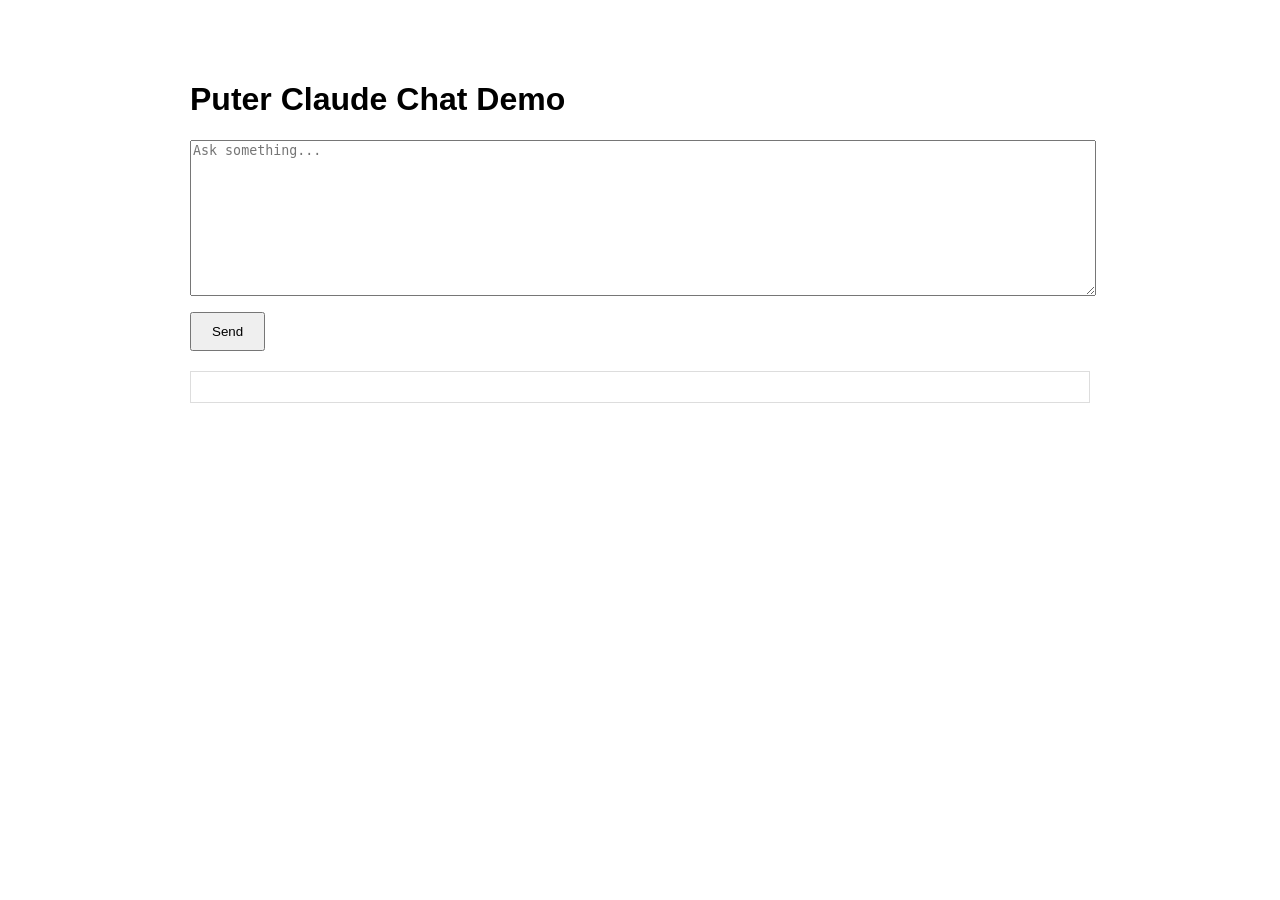
==== claude/index.html @ dd826377 "Add files via upload" ====
<!DOCTYPE html>
<html lang="en">
<head>
  <meta charset="UTF-8">
  <meta name="viewport" content="width=device-width, initial-scale=1.0">
  <title>Puter Claude Chat</title>
  <script src="https://js.puter.com/v2/"></script>
  <link rel="stylesheet" href="style.css">
</head>
<body>
  <div class="container">
    <h1>Puter Claude Chat Demo</h1>
    <textarea id="prompt" placeholder="Ask something..."></textarea>
    <button onclick="askClaude()">Send</button>
    <pre id="output"></pre>
  </div>
  <script src="script.js"></script>
</body>
</html>
---- claude/style.css ----
body {
  font-family: Arial, sans-serif;
  max-width: 900px;
  margin: 40px auto;
  padding: 20px;
}
textarea {
  width: 100%;
  height: 150px;
  margin-bottom: 12px;
}
button {
  padding: 10px 20px;
  cursor: pointer;
}
pre {
  margin-top: 20px;
  white-space: pre-wrap;
  border: 1px solid #ddd;
  padding: 15px;
}
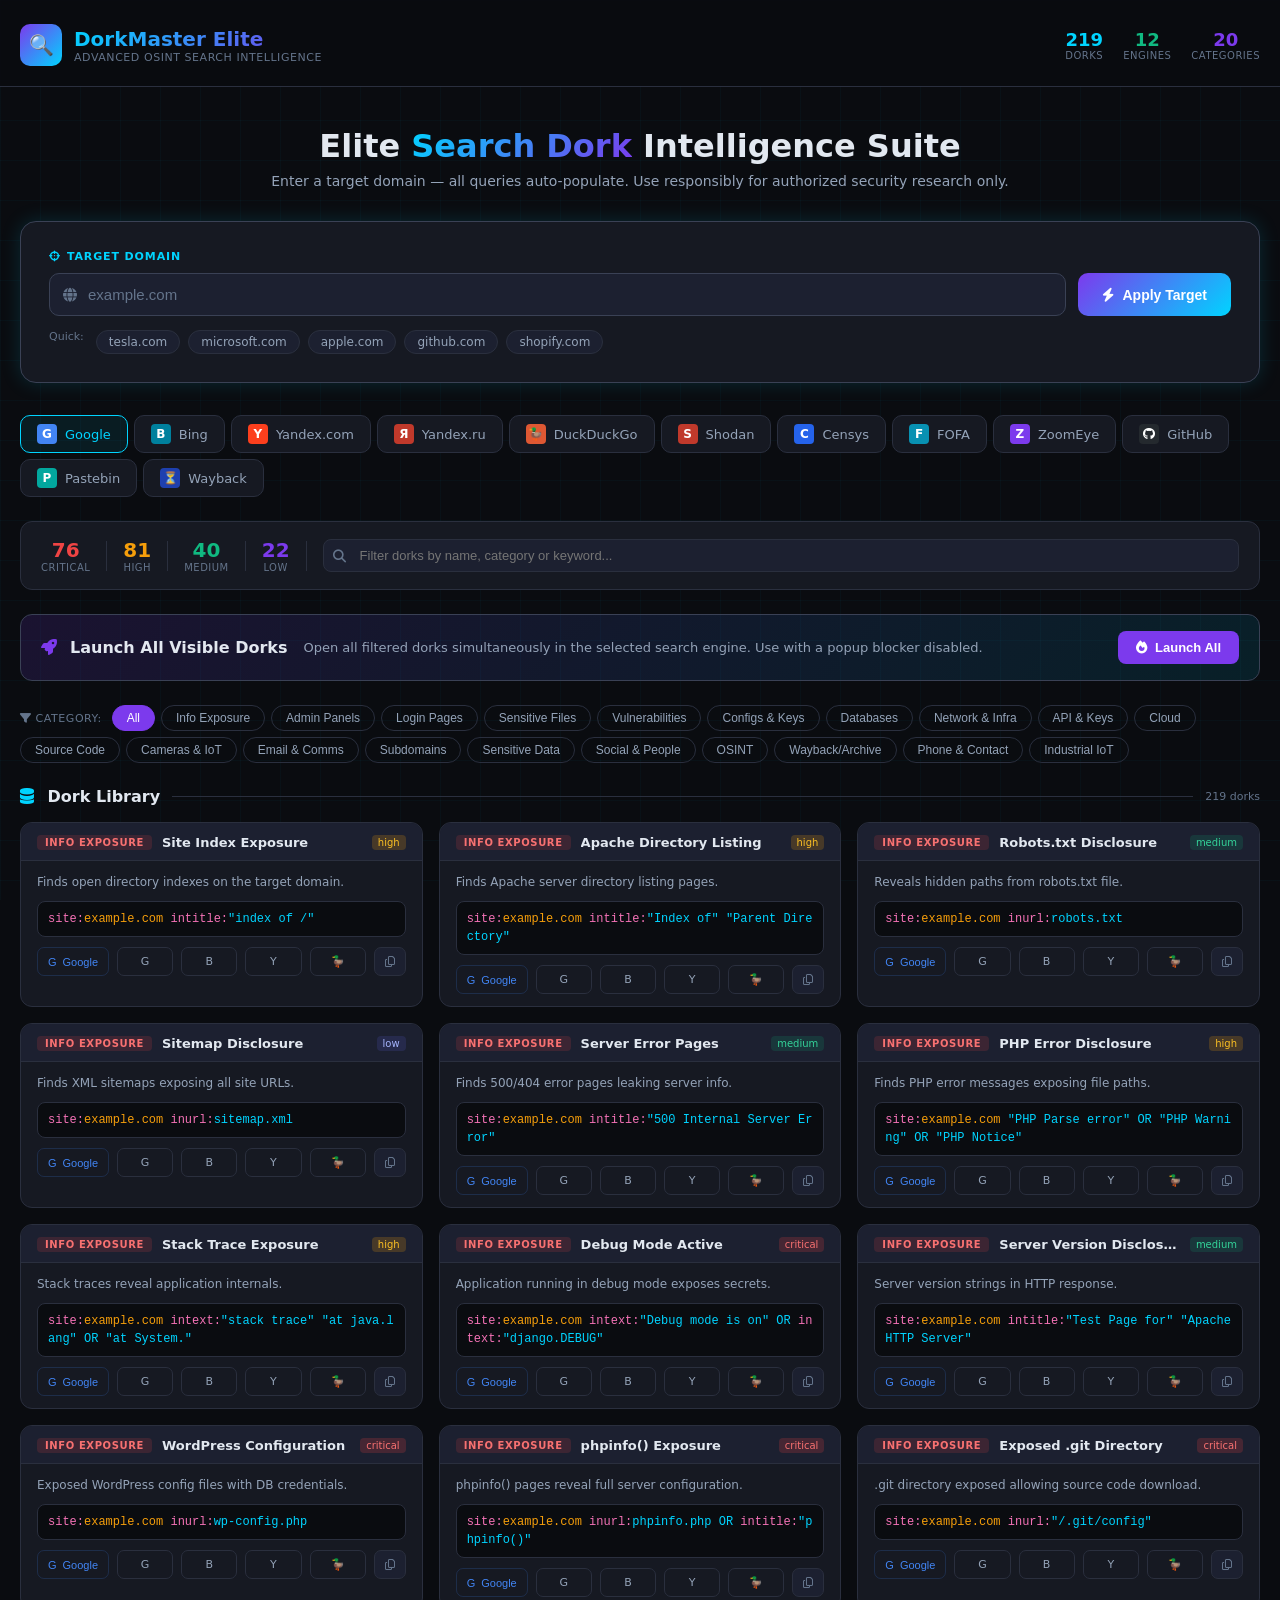
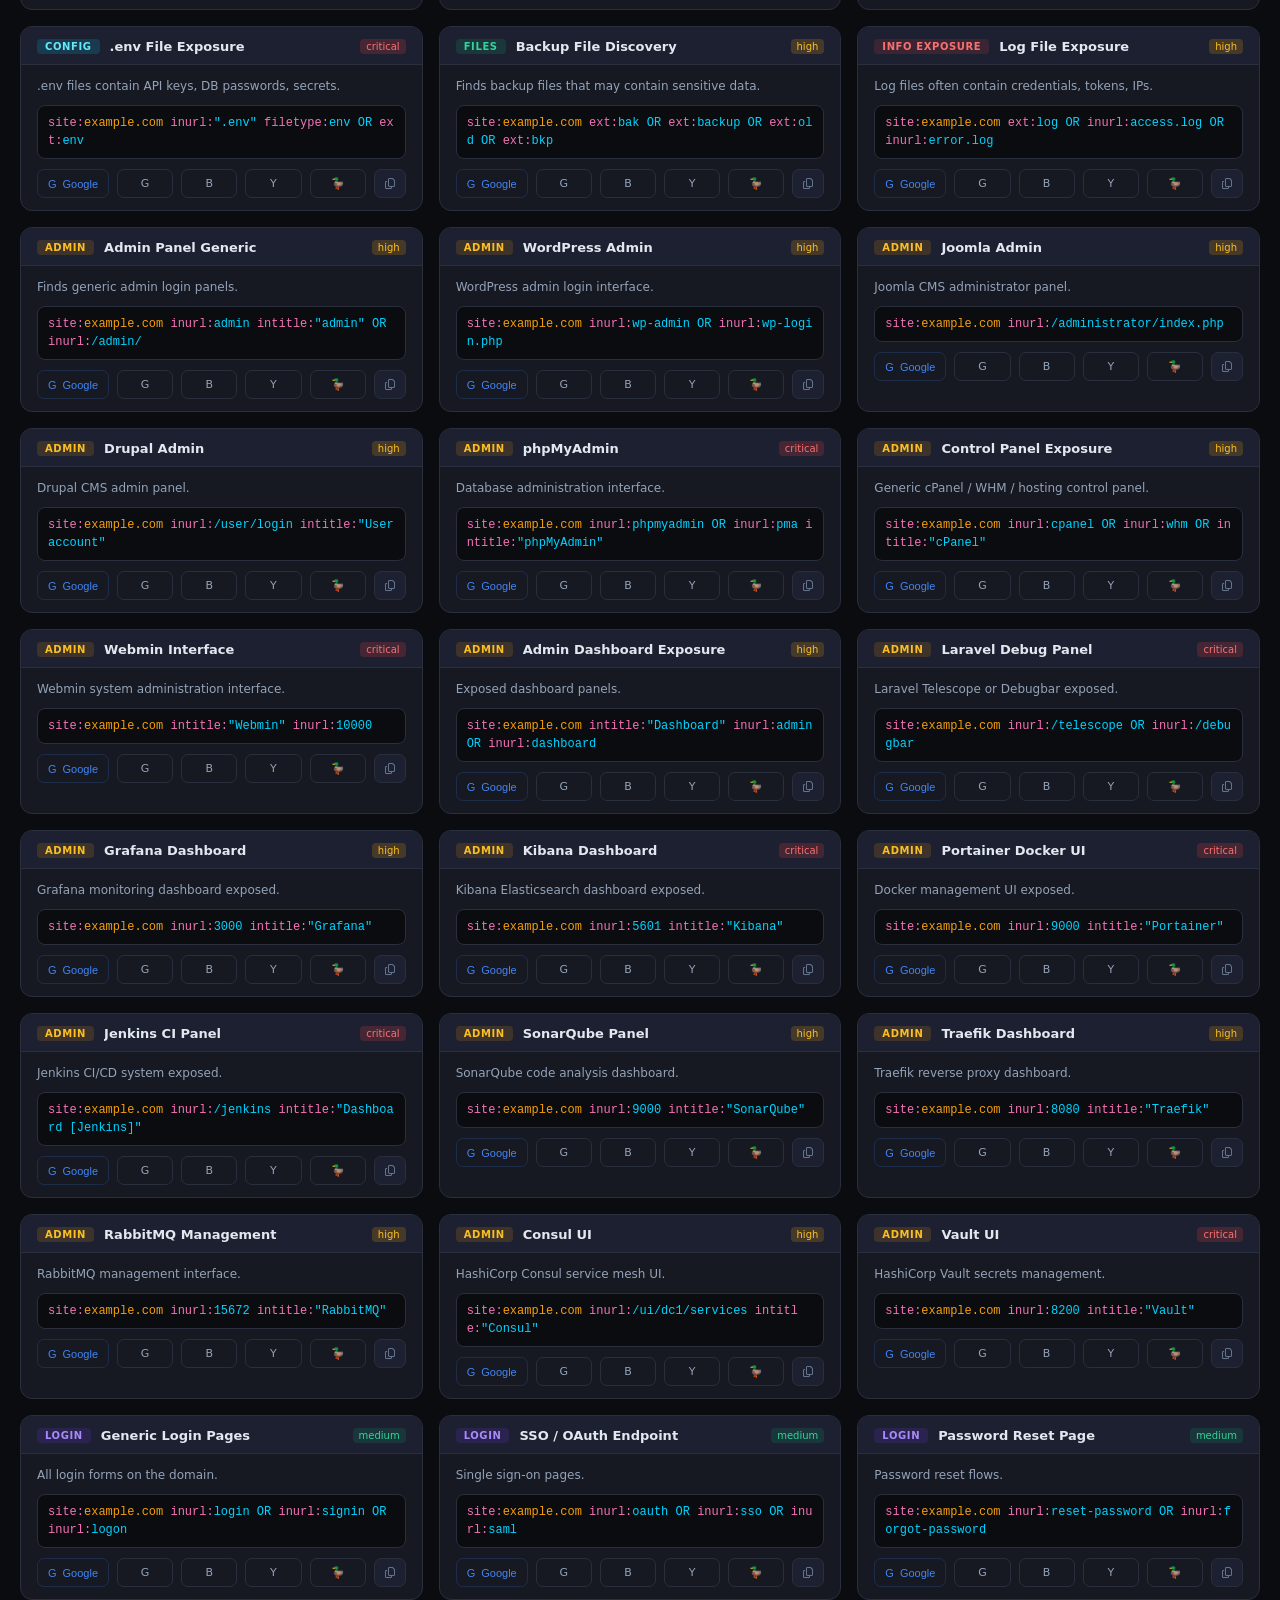
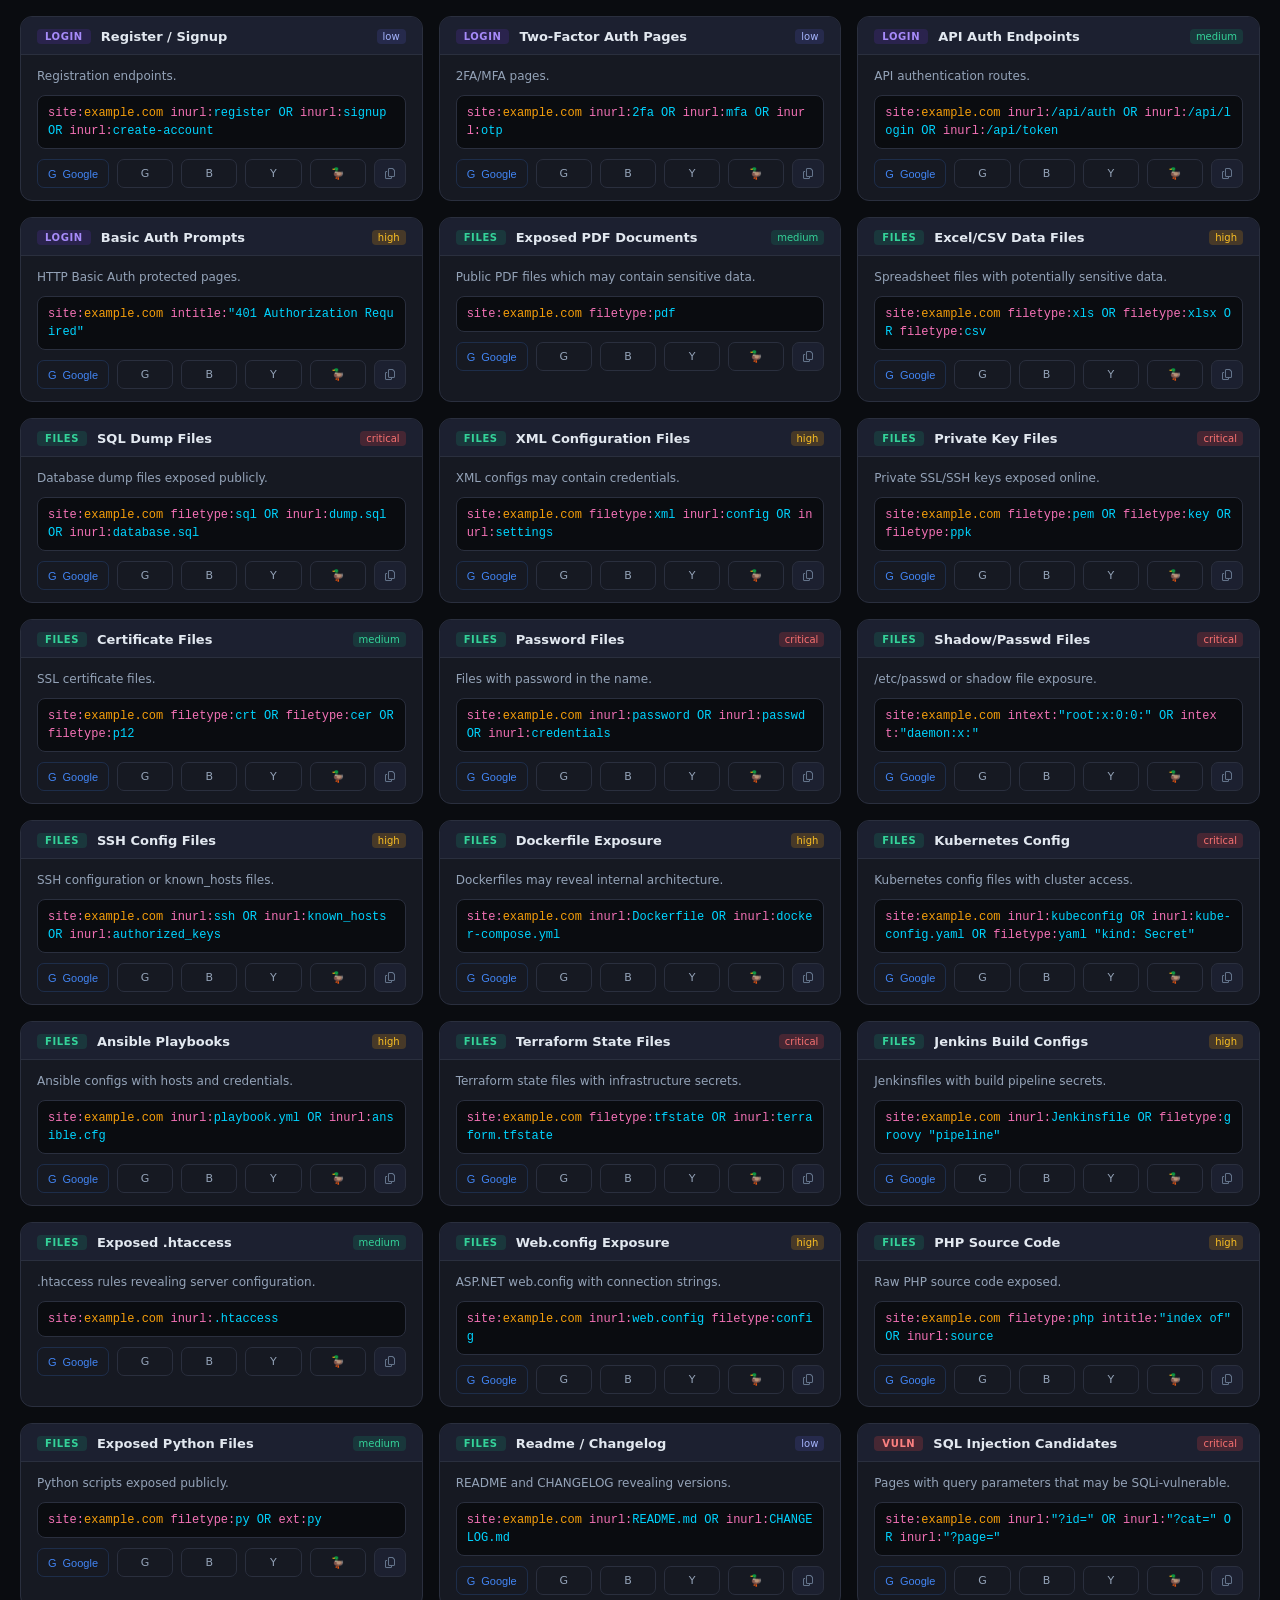
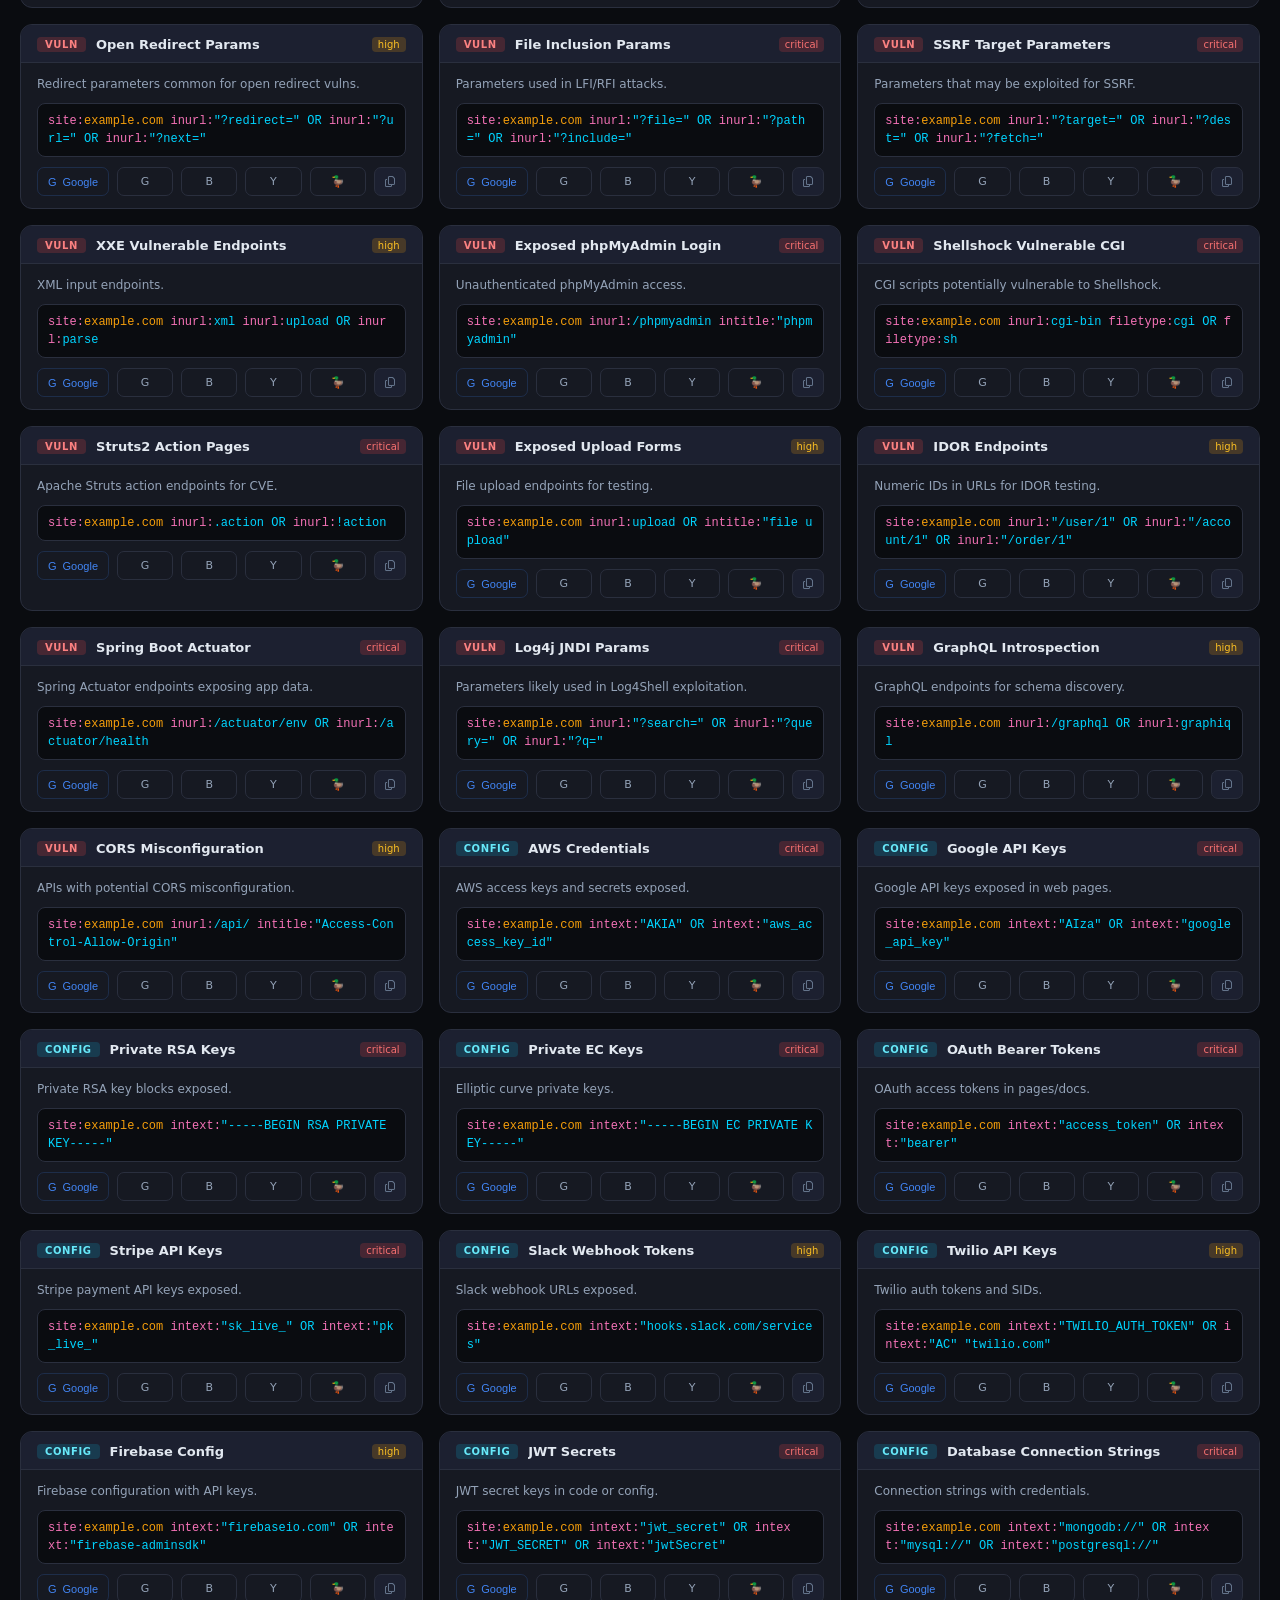
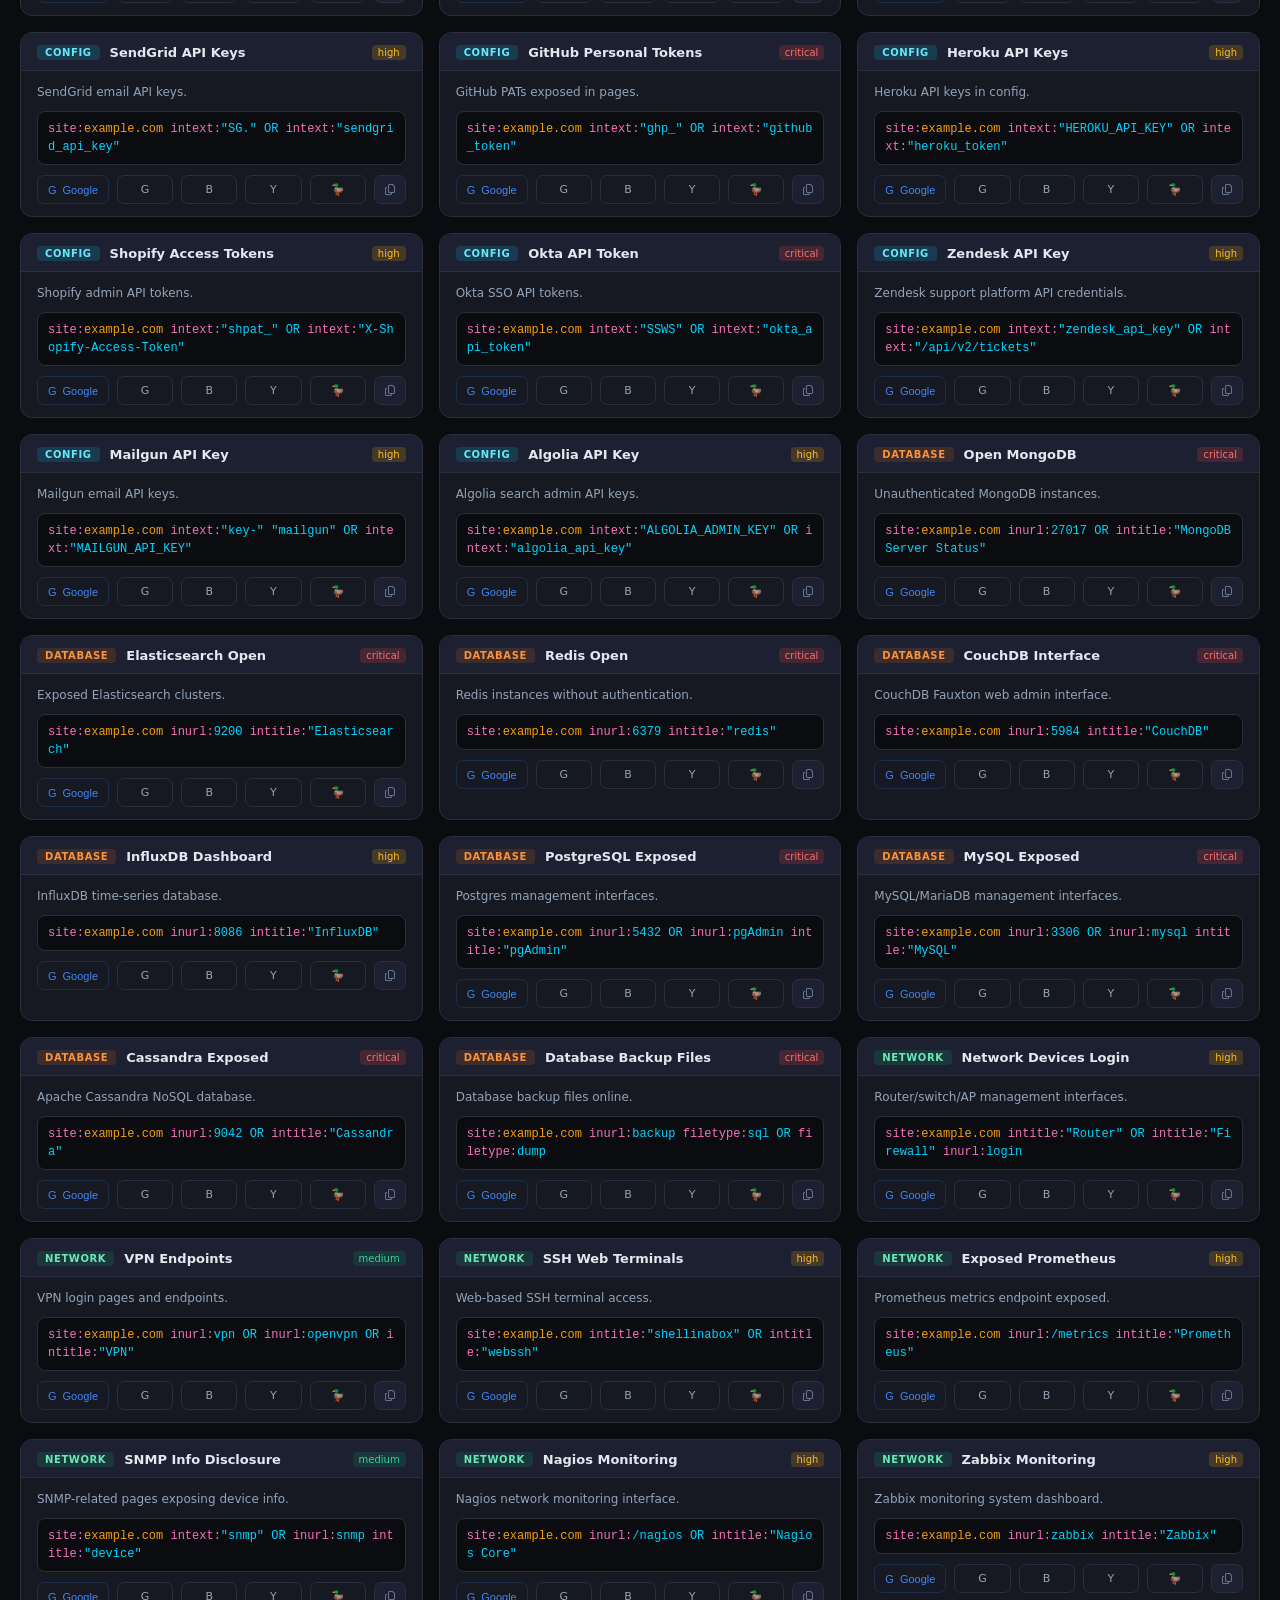
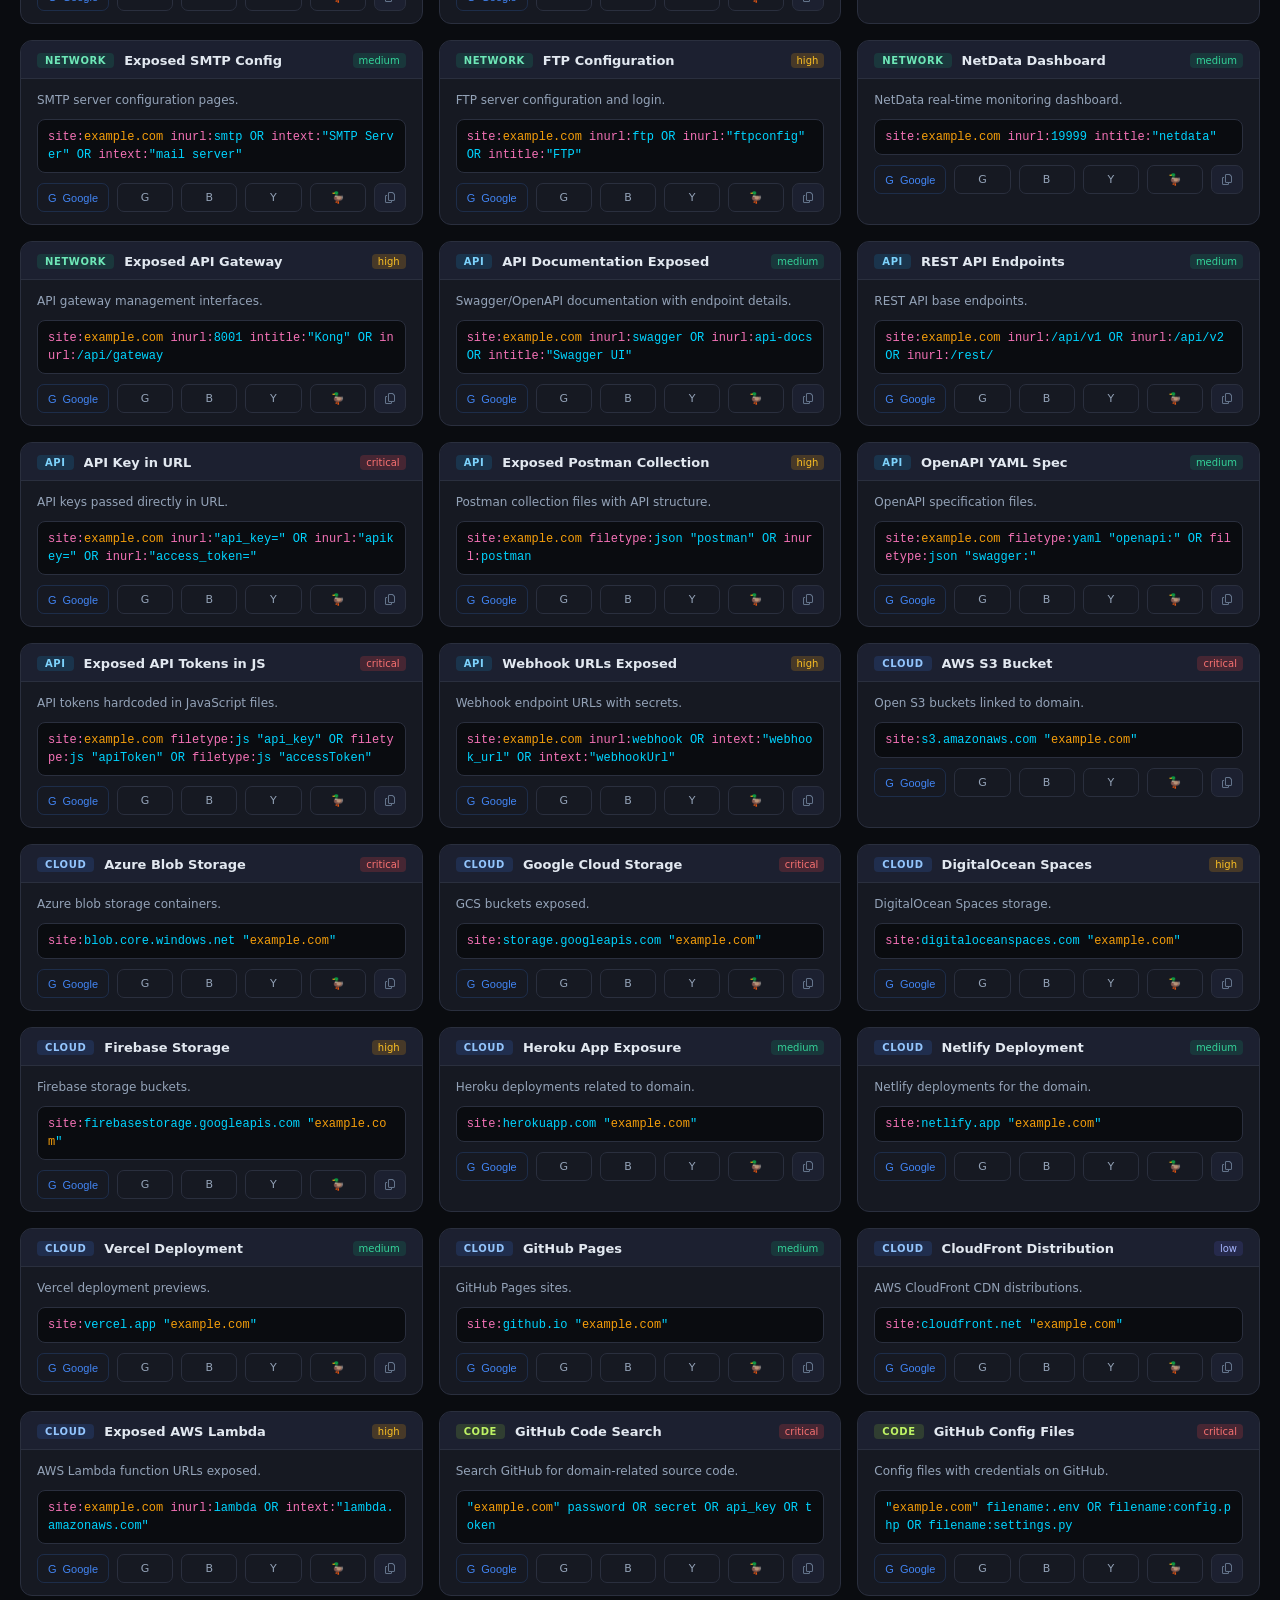
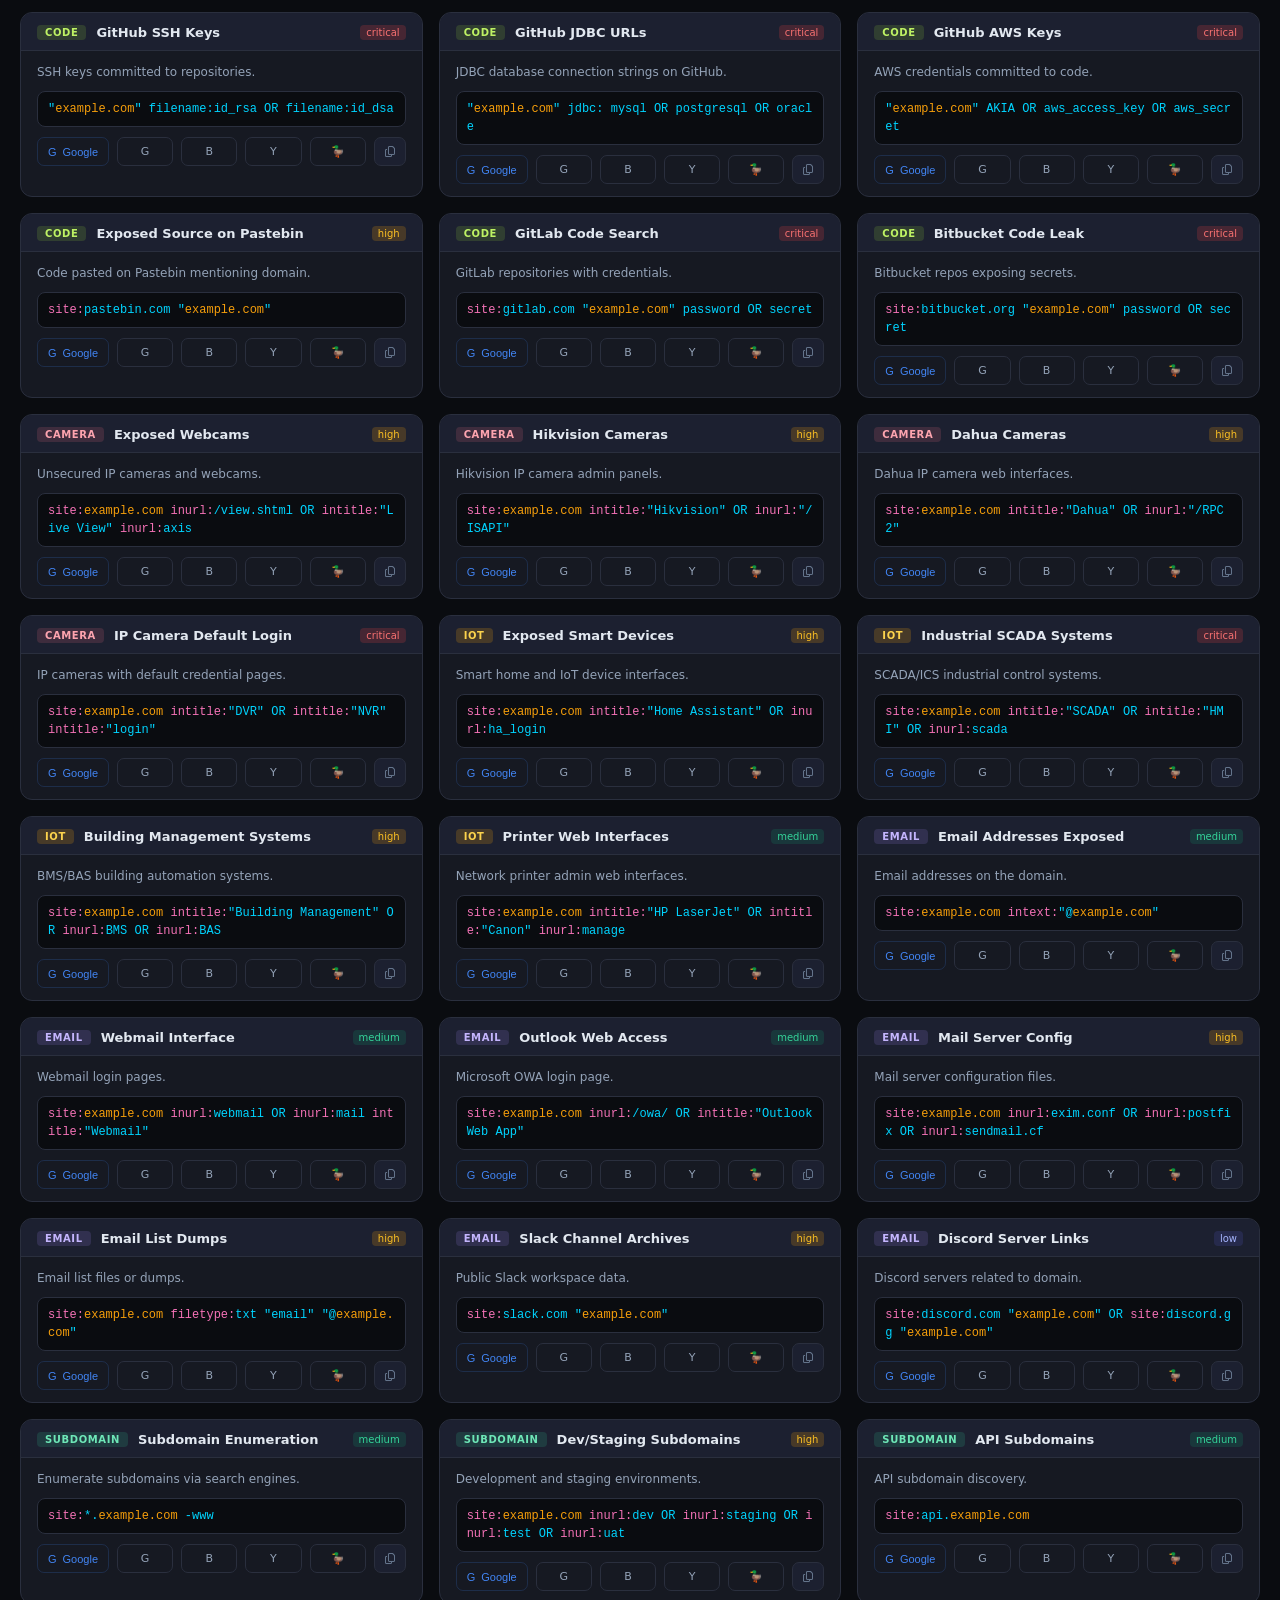
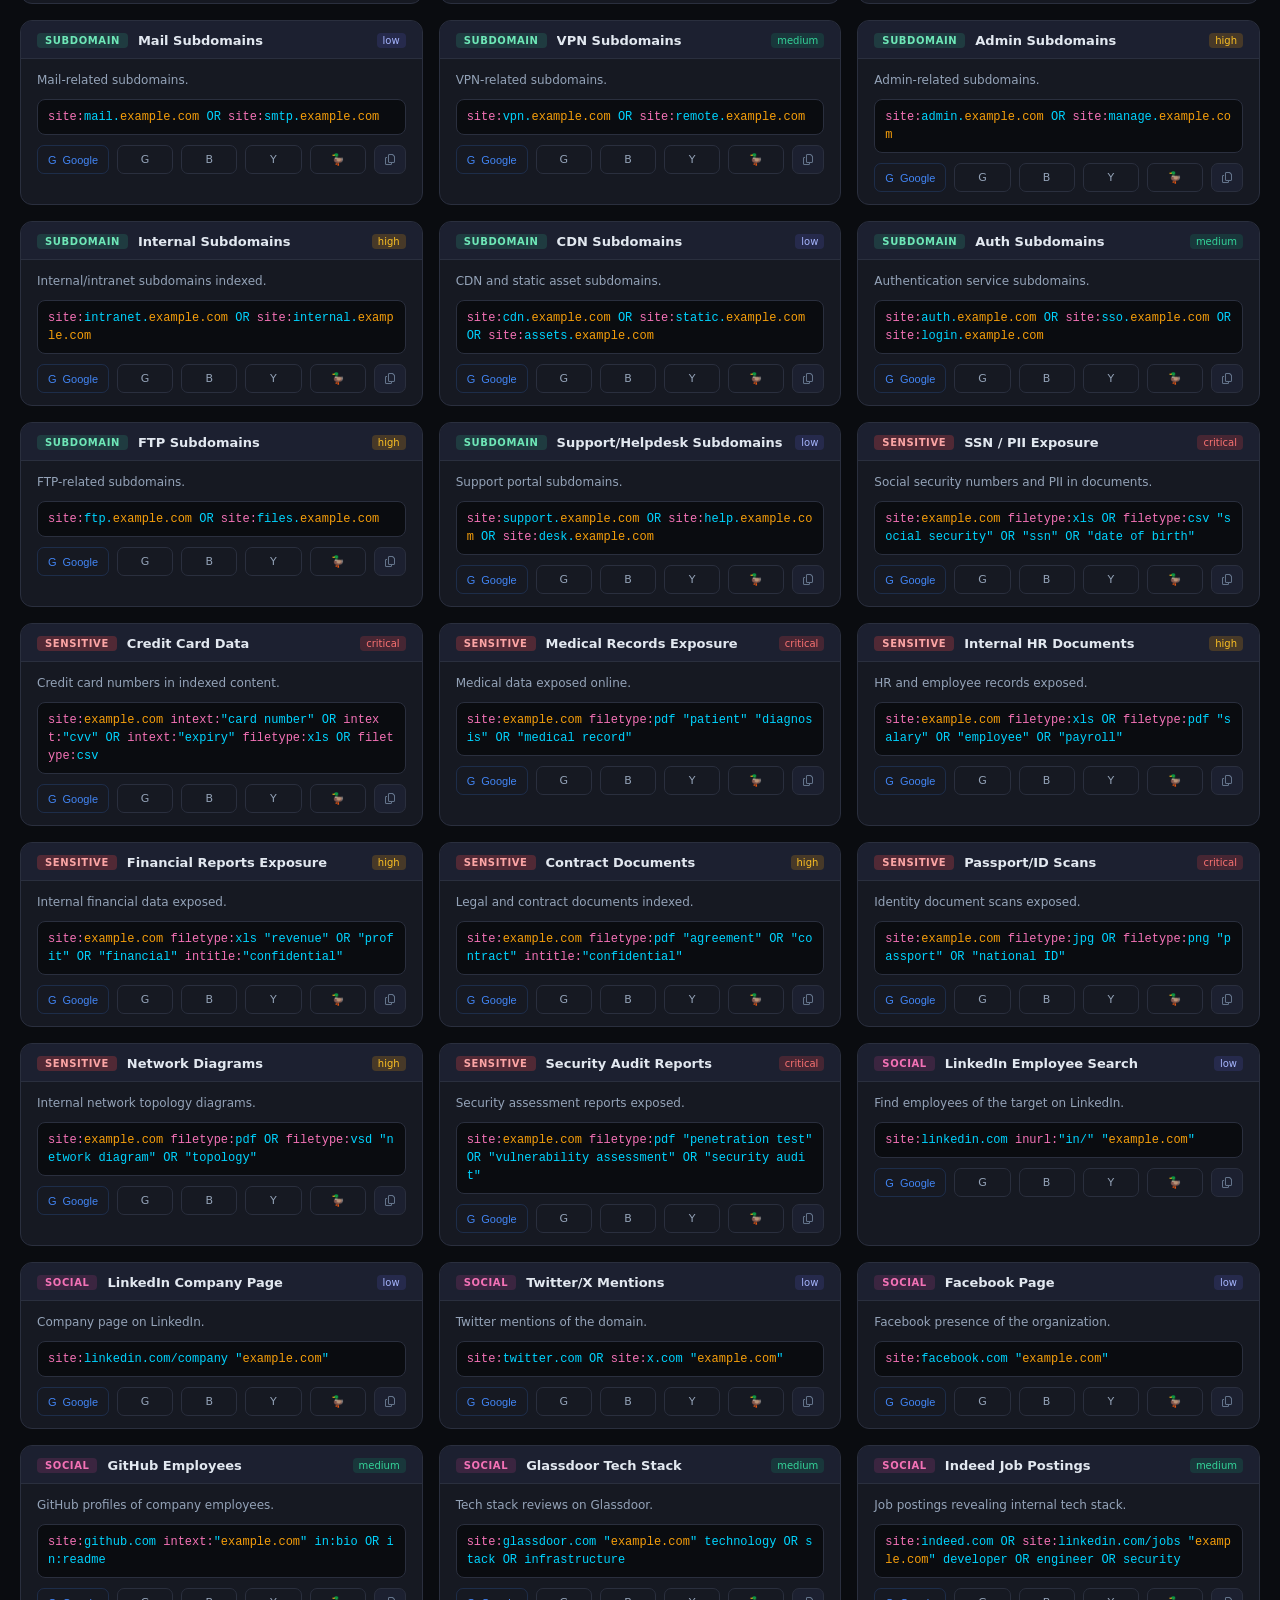
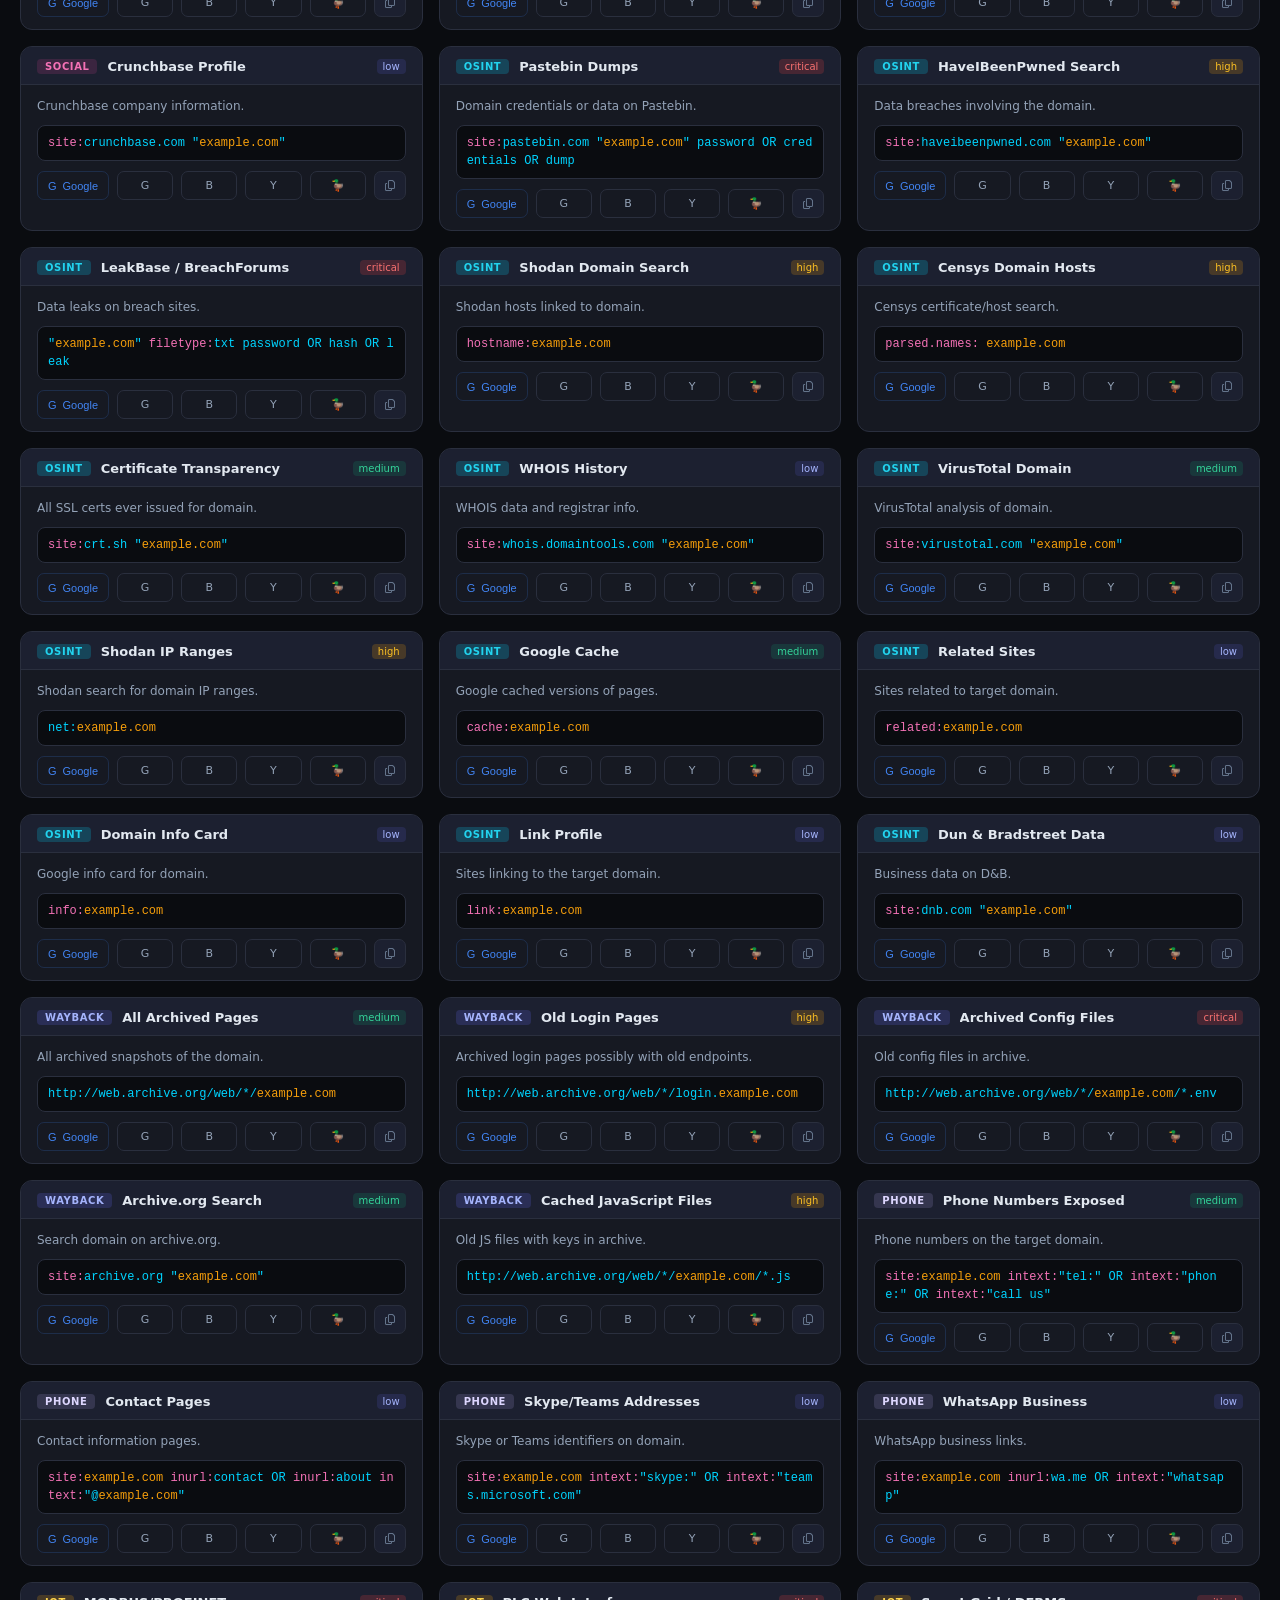
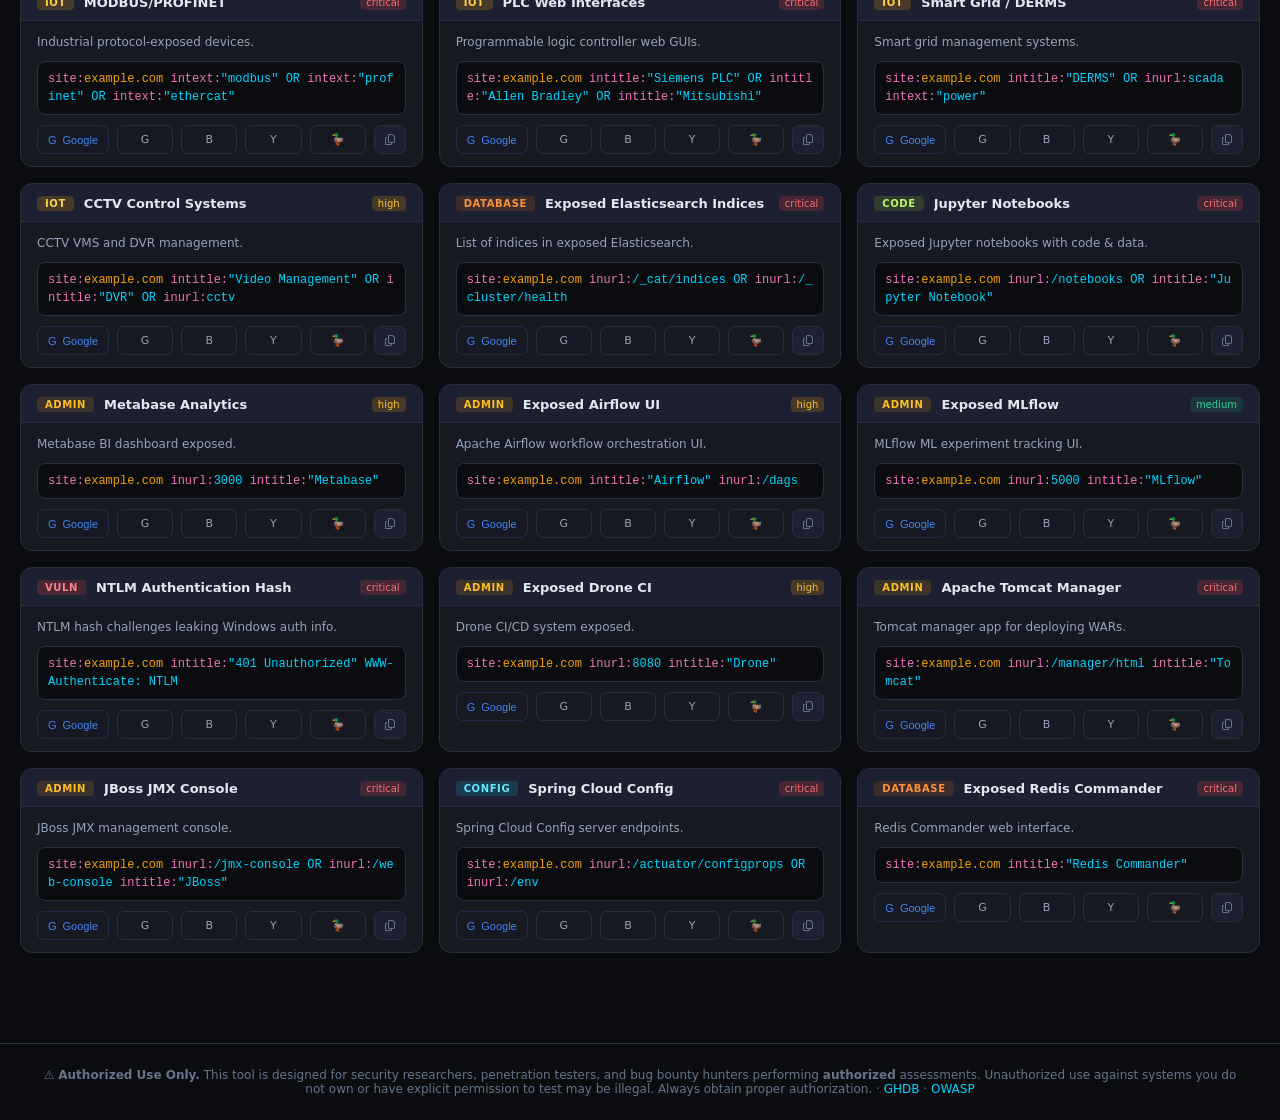
==== commit 361380a3: "Add files via upload" ====
--- a/claude/index.html
+++ b/claude/index.html
@@ -1,19 +1,912 @@
 <!DOCTYPE html>
 <html lang="en">
 <head>
-  <meta charset="UTF-8">
-  <meta name="viewport" content="width=device-width, initial-scale=1.0">
-  <title>Puter Claude Chat</title>
-  <script src="https://js.puter.com/v2/"></script>
-  <link rel="stylesheet" href="style.css">
+<meta charset="UTF-8">
+<meta name="viewport" content="width=device-width, initial-scale=1.0">
+<title>DorkMaster Elite — Advanced OSINT Search Engine</title>
+<link rel="stylesheet" href="https://cdnjs.cloudflare.com/ajax/libs/font-awesome/6.5.0/css/all.min.css">
+<style>
+  :root {
+    --bg: #0a0c10;
+    --bg2: #0f1117;
+    --bg3: #161922;
+    --bg4: #1c2030;
+    --border: #2a2f3e;
+    --border2: #3a4155;
+    --accent: #00d4ff;
+    --accent2: #7c3aed;
+    --accent3: #10b981;
+    --accent4: #f59e0b;
+    --accent5: #ef4444;
+    --text: #e2e8f0;
+    --text2: #94a3b8;
+    --text3: #64748b;
+    --glow: 0 0 20px rgba(0,212,255,0.15);
+    --glow2: 0 0 20px rgba(124,58,237,0.15);
+  }
+  * { margin:0; padding:0; box-sizing:border-box; }
+  body {
+    background: var(--bg);
+    color: var(--text);
+    font-family: 'Segoe UI', system-ui, -apple-system, sans-serif;
+    min-height: 100vh;
+    overflow-x: hidden;
+  }
+
+  /* Animated grid background */
+  body::before {
+    content: '';
+    position: fixed; inset: 0;
+    background-image:
+      linear-gradient(rgba(0,212,255,0.03) 1px, transparent 1px),
+      linear-gradient(90deg, rgba(0,212,255,0.03) 1px, transparent 1px);
+    background-size: 40px 40px;
+    pointer-events: none;
+    z-index: 0;
+  }
+
+  .container { max-width: 1400px; margin: 0 auto; padding: 0 20px; position: relative; z-index: 1; }
+
+  /* HEADER */
+  header {
+    padding: 24px 20px 20px;
+    border-bottom: 1px solid var(--border);
+    background: rgba(10,12,16,0.95);
+    position: sticky; top: 0; z-index: 100;
+    backdrop-filter: blur(10px);
+  }
+  .header-inner { max-width: 1400px; margin: 0 auto; display: flex; align-items: center; justify-content: space-between; gap: 16px; flex-wrap: wrap; }
+  .logo { display: flex; align-items: center; gap: 12px; }
+  .logo-icon { width: 42px; height: 42px; background: linear-gradient(135deg, var(--accent2), var(--accent)); border-radius: 10px; display: flex; align-items: center; justify-content: center; font-size: 20px; }
+  .logo-text h1 { font-size: 20px; font-weight: 700; background: linear-gradient(135deg, var(--accent), var(--accent2)); -webkit-background-clip: text; -webkit-text-fill-color: transparent; background-clip: text; }
+  .logo-text p { font-size: 11px; color: var(--text3); letter-spacing: 0.05em; text-transform: uppercase; }
+  .header-stats { display: flex; gap: 20px; }
+  .stat-badge { text-align: center; }
+  .stat-badge .num { font-size: 18px; font-weight: 700; color: var(--accent); }
+  .stat-badge .lbl { font-size: 10px; color: var(--text3); text-transform: uppercase; letter-spacing: 0.05em; }
+
+  /* HERO / TARGET INPUT */
+  .hero { padding: 40px 0 30px; }
+  .hero-title { text-align: center; margin-bottom: 32px; }
+  .hero-title h2 { font-size: 32px; font-weight: 800; line-height: 1.2; margin-bottom: 8px; }
+  .hero-title h2 span { background: linear-gradient(135deg, var(--accent), var(--accent2)); -webkit-background-clip: text; -webkit-text-fill-color: transparent; background-clip: text; }
+  .hero-title p { color: var(--text2); font-size: 14px; }
+
+  .target-card {
+    background: var(--bg3);
+    border: 1px solid var(--border2);
+    border-radius: 16px;
+    padding: 28px;
+    margin-bottom: 32px;
+    box-shadow: var(--glow);
+  }
+  .target-label { font-size: 11px; text-transform: uppercase; letter-spacing: 0.08em; color: var(--accent); font-weight: 600; margin-bottom: 10px; display: flex; align-items: center; gap: 6px; }
+  .target-row { display: flex; gap: 12px; flex-wrap: wrap; }
+  .target-input-wrap { flex: 1; min-width: 260px; position: relative; }
+  .target-input-wrap i { position: absolute; left: 14px; top: 50%; transform: translateY(-50%); color: var(--text3); font-size: 14px; }
+  #targetDomain {
+    width: 100%;
+    background: var(--bg4);
+    border: 1px solid var(--border2);
+    border-radius: 10px;
+    padding: 12px 14px 12px 38px;
+    color: var(--text);
+    font-size: 15px;
+    outline: none;
+    transition: border-color 0.2s, box-shadow 0.2s;
+  }
+  #targetDomain:focus { border-color: var(--accent); box-shadow: 0 0 0 3px rgba(0,212,255,0.1); }
+  #targetDomain::placeholder { color: var(--text3); }
+  .btn-apply {
+    background: linear-gradient(135deg, var(--accent2), var(--accent));
+    border: none; border-radius: 10px;
+    padding: 12px 24px; color: #fff;
+    font-size: 14px; font-weight: 600;
+    cursor: pointer; transition: opacity 0.2s, transform 0.1s;
+    white-space: nowrap; display: flex; align-items: center; gap: 8px;
+  }
+  .btn-apply:hover { opacity: 0.9; }
+  .btn-apply:active { transform: scale(0.98); }
+  .quick-targets { display: flex; gap: 8px; flex-wrap: wrap; margin-top: 14px; }
+  .quick-tag { background: var(--bg4); border: 1px solid var(--border); border-radius: 20px; padding: 4px 12px; font-size: 12px; color: var(--text2); cursor: pointer; transition: all 0.15s; }
+  .quick-tag:hover { border-color: var(--accent); color: var(--accent); }
+
+  /* ENGINE TABS */
+  .engine-tabs { display: flex; gap: 6px; flex-wrap: wrap; margin-bottom: 24px; }
+  .engine-tab {
+    display: flex; align-items: center; gap: 8px;
+    background: var(--bg3); border: 1px solid var(--border);
+    border-radius: 10px; padding: 8px 16px;
+    cursor: pointer; transition: all 0.2s;
+    font-size: 13px; color: var(--text2);
+  }
+  .engine-tab:hover { border-color: var(--border2); color: var(--text); }
+  .engine-tab.active { border-color: var(--accent); color: var(--accent); background: rgba(0,212,255,0.08); }
+  .engine-tab .engine-icon { width: 20px; height: 20px; border-radius: 4px; display: flex; align-items: center; justify-content: center; font-size: 12px; font-weight: 700; }
+  .e-google .engine-icon { background: #4285f4; color: #fff; }
+  .e-bing .engine-icon { background: #00809d; color: #fff; }
+  .e-yandex .engine-icon { background: #fc3f1d; color: #fff; }
+  .e-yandexru .engine-icon { background: #c0392b; color: #fff; }
+  .e-duckduckgo .engine-icon { background: #de5833; color: #fff; }
+  .e-shodan .engine-icon { background: #c0392b; color: #fff; }
+  .e-censys .engine-icon { background: #2563eb; color: #fff; }
+  .e-fofa .engine-icon { background: #0891b2; color: #fff; }
+  .e-zoomeye .engine-icon { background: #7c3aed; color: #fff; }
+  .e-github .engine-icon { background: #24292e; color: #fff; }
+  .e-pastebin .engine-icon { background: #02a79e; color: #fff; }
+  .e-wayback .engine-icon { background: #1e40af; color: #fff; }
+
+  /* CATEGORY FILTER */
+  .cat-filter { display: flex; gap: 6px; flex-wrap: wrap; margin-bottom: 24px; align-items: center; }
+  .cat-filter-label { font-size: 11px; color: var(--text3); text-transform: uppercase; letter-spacing: 0.05em; margin-right: 4px; }
+  .cat-btn {
+    padding: 5px 14px; border-radius: 20px; font-size: 12px;
+    cursor: pointer; transition: all 0.15s;
+    border: 1px solid var(--border); background: transparent;
+    color: var(--text2);
+  }
+  .cat-btn:hover { border-color: var(--border2); color: var(--text); }
+  .cat-btn.active { background: var(--accent2); border-color: var(--accent2); color: #fff; }
+
+  /* DORK GRID */
+  .dork-grid { display: grid; grid-template-columns: repeat(auto-fill, minmax(340px, 1fr)); gap: 16px; margin-bottom: 40px; }
+
+  .dork-card {
+    background: var(--bg3);
+    border: 1px solid var(--border);
+    border-radius: 12px;
+    overflow: hidden;
+    transition: border-color 0.2s, transform 0.15s;
+    display: flex; flex-direction: column;
+  }
+  .dork-card:hover { border-color: var(--border2); transform: translateY(-2px); }
+
+  .dork-card-header {
+    padding: 12px 16px 10px;
+    display: flex; align-items: center; gap: 10px;
+    border-bottom: 1px solid var(--border);
+    background: var(--bg4);
+  }
+  .dork-cat-badge {
+    font-size: 10px; font-weight: 600; text-transform: uppercase; letter-spacing: 0.06em;
+    padding: 2px 8px; border-radius: 4px;
+  }
+  .cat-info-exposure { background: rgba(239,68,68,0.15); color: #f87171; }
+  .cat-admin { background: rgba(245,158,11,0.15); color: #fbbf24; }
+  .cat-files { background: rgba(16,185,129,0.15); color: #34d399; }
+  .cat-login { background: rgba(124,58,237,0.15); color: #a78bfa; }
+  .cat-vuln { background: rgba(239,68,68,0.2); color: #fc8181; }
+  .cat-config { background: rgba(0,212,255,0.15); color: #67e8f9; }
+  .cat-database { background: rgba(249,115,22,0.15); color: #fb923c; }
+  .cat-network { background: rgba(16,185,129,0.15); color: #6ee7b7; }
+  .cat-social { background: rgba(236,72,153,0.15); color: #f472b6; }
+  .cat-iot { background: rgba(245,158,11,0.2); color: #fcd34d; }
+  .cat-cloud { background: rgba(59,130,246,0.15); color: #93c5fd; }
+  .cat-email { background: rgba(167,139,250,0.15); color: #c4b5fd; }
+  .cat-subdomain { background: rgba(52,211,153,0.15); color: #6ee7b7; }
+  .cat-sensitive { background: rgba(239,68,68,0.25); color: #fca5a5; }
+  .cat-api { background: rgba(14,165,233,0.15); color: #7dd3fc; }
+  .cat-code { background: rgba(163,230,53,0.15); color: #bef264; }
+  .cat-camera { background: rgba(251,113,133,0.15); color: #fda4af; }
+  .cat-phone { background: rgba(196,181,253,0.15); color: #ddd6fe; }
+  .cat-osint { background: rgba(0,212,255,0.2); color: #22d3ee; }
+  .cat-wayback { background: rgba(99,102,241,0.2); color: #a5b4fc; }
+
+  .dork-name { font-size: 13px; font-weight: 600; color: var(--text); flex: 1; white-space: nowrap; overflow: hidden; text-overflow: ellipsis; }
+  .dork-risk { font-size: 10px; padding: 2px 6px; border-radius: 4px; white-space: nowrap; }
+  .risk-critical { background: rgba(239,68,68,0.2); color: #f87171; }
+  .risk-high { background: rgba(245,158,11,0.2); color: #fbbf24; }
+  .risk-medium { background: rgba(16,185,129,0.15); color: #34d399; }
+  .risk-low { background: rgba(99,102,241,0.15); color: #a5b4fc; }
+
+  .dork-body { padding: 12px 16px; flex: 1; display: flex; flex-direction: column; gap: 10px; }
+  .dork-desc { font-size: 12px; color: var(--text2); line-height: 1.5; }
+  .dork-query-box {
+    background: var(--bg);
+    border: 1px solid var(--border);
+    border-radius: 8px;
+    padding: 8px 10px;
+    font-family: 'Courier New', monospace;
+    font-size: 12px;
+    color: var(--accent);
+    word-break: break-all;
+    line-height: 1.5;
+    max-height: 80px;
+    overflow-y: auto;
+    cursor: pointer;
+  }
+  .dork-query-box::-webkit-scrollbar { width: 4px; }
+  .dork-query-box::-webkit-scrollbar-track { background: transparent; }
+  .dork-query-box::-webkit-scrollbar-thumb { background: var(--border2); border-radius: 2px; }
+  .dork-query-box .domain-highlight { color: var(--accent4); }
+  .dork-query-box .keyword { color: #f472b6; }
+
+  .dork-actions { display: flex; gap: 8px; flex-wrap: wrap; }
+  .btn-search {
+    flex: 1; display: flex; align-items: center; justify-content: center; gap: 6px;
+    padding: 7px 10px; border-radius: 7px; border: 1px solid var(--border);
+    background: transparent; color: var(--text2); font-size: 11px; font-weight: 500;
+    cursor: pointer; transition: all 0.15s; text-decoration: none; white-space: nowrap;
+  }
+  .btn-search:hover { border-color: var(--border2); color: var(--text); background: var(--bg4); }
+  .btn-copy { background: var(--bg4); border: 1px solid var(--border); border-radius: 7px; padding: 7px 10px; color: var(--text3); font-size: 11px; cursor: pointer; transition: all 0.15s; }
+  .btn-copy:hover { color: var(--accent); border-color: var(--accent); }
+
+  /* SEARCH ENGINE BUTTONS */
+  .btn-google:hover { border-color: #4285f4; color: #4285f4; }
+  .btn-bing:hover { border-color: #00809d; color: #00809d; }
+  .btn-yandex:hover { border-color: #fc3f1d; color: #fc3f1d; }
+  .btn-ddg:hover { border-color: #de5833; color: #de5833; }
+
+  /* STATS BAR */
+  .stats-bar {
+    display: flex; gap: 16px; flex-wrap: wrap;
+    background: var(--bg3); border: 1px solid var(--border);
+    border-radius: 12px; padding: 16px 20px; margin-bottom: 24px;
+    align-items: center;
+  }
+  .stats-bar-item { display: flex; flex-direction: column; align-items: center; }
+  .stats-bar-item .n { font-size: 20px; font-weight: 700; }
+  .stats-bar-item .l { font-size: 10px; color: var(--text3); text-transform: uppercase; letter-spacing: 0.05em; }
+  .n-blue { color: var(--accent); }
+  .n-purple { color: var(--accent2); }
+  .n-green { color: var(--accent3); }
+  .n-amber { color: var(--accent4); }
+  .n-red { color: var(--accent5); }
+  .stats-bar-div { width: 1px; height: 30px; background: var(--border); }
+  .stats-bar-search { flex: 1; }
+  #dorkSearch {
+    width: 100%; background: var(--bg4);
+    border: 1px solid var(--border); border-radius: 8px;
+    padding: 8px 12px 8px 36px; color: var(--text); font-size: 13px; outline: none;
+  }
+  #dorkSearch:focus { border-color: var(--accent); }
+  .search-wrap { position: relative; }
+  .search-wrap i { position: absolute; left: 10px; top: 50%; transform: translateY(-50%); color: var(--text3); font-size: 13px; }
+
+  /* SECTION HEADERS */
+  .section-header { display: flex; align-items: center; gap: 12px; margin-bottom: 16px; }
+  .section-header h3 { font-size: 16px; font-weight: 600; color: var(--text); }
+  .section-line { flex: 1; height: 1px; background: var(--border); }
+  .section-count { font-size: 11px; color: var(--text3); }
+
+  /* FOOTER */
+  footer { border-top: 1px solid var(--border); padding: 24px 20px; text-align: center; color: var(--text3); font-size: 12px; margin-top: 20px; }
+  footer a { color: var(--accent); text-decoration: none; }
+
+  /* TOAST */
+  #toast {
+    position: fixed; bottom: 24px; right: 24px;
+    background: var(--bg3); border: 1px solid var(--accent);
+    border-radius: 10px; padding: 12px 20px;
+    font-size: 13px; color: var(--accent);
+    opacity: 0; transform: translateY(10px);
+    transition: all 0.3s; z-index: 9999;
+    display: flex; align-items: center; gap: 8px;
+    pointer-events: none;
+  }
+  #toast.show { opacity: 1; transform: translateY(0); }
+
+  /* ALL-IN-ONE LAUNCH */
+  .launch-all-bar {
+    background: linear-gradient(135deg, rgba(124,58,237,0.15), rgba(0,212,255,0.1));
+    border: 1px solid var(--border2);
+    border-radius: 12px; padding: 16px 20px;
+    display: flex; align-items: center; gap: 16px; flex-wrap: wrap;
+    margin-bottom: 24px;
+  }
+  .launch-all-bar p { font-size: 13px; color: var(--text2); flex: 1; }
+  .btn-launch-all {
+    background: var(--accent2); border: none; border-radius: 8px;
+    padding: 9px 18px; color: #fff; font-size: 13px; font-weight: 600;
+    cursor: pointer; transition: opacity 0.2s; display: flex; align-items: center; gap: 8px;
+  }
+  .btn-launch-all:hover { opacity: 0.85; }
+
+  @media (max-width: 640px) {
+    .dork-grid { grid-template-columns: 1fr; }
+    .header-stats { display: none; }
+    .hero-title h2 { font-size: 22px; }
+  }
+
+  .empty-state { text-align: center; padding: 60px 20px; color: var(--text3); grid-column: 1/-1; }
+  .empty-state i { font-size: 40px; margin-bottom: 16px; display: block; }
+</style>
 </head>
 <body>
+
+<header>
+  <div class="header-inner">
+    <div class="logo">
+      <div class="logo-icon">🔍</div>
+      <div class="logo-text">
+        <h1>DorkMaster Elite</h1>
+        <p>Advanced OSINT Search Intelligence</p>
+      </div>
+    </div>
+    <div class="header-stats">
+      <div class="stat-badge"><div class="num" id="totalDorks">0</div><div class="lbl">Dorks</div></div>
+      <div class="stat-badge"><div class="num" style="color:var(--accent3)">12</div><div class="lbl">Engines</div></div>
+      <div class="stat-badge"><div class="num" style="color:var(--accent2)">20</div><div class="lbl">Categories</div></div>
+    </div>
+  </div>
+</header>
+
+<div class="container">
+  <div class="hero">
+    <div class="hero-title">
+      <h2>Elite <span>Search Dork</span> Intelligence Suite</h2>
+      <p>Enter a target domain — all queries auto-populate. Use responsibly for authorized security research only.</p>
+    </div>
+
+    <div class="target-card">
+      <div class="target-label"><i class="fa-solid fa-crosshairs"></i> Target Domain</div>
+      <div class="target-row">
+        <div class="target-input-wrap">
+          <i class="fa-solid fa-globe"></i>
+          <input type="text" id="targetDomain" placeholder="example.com" spellcheck="false" />
+        </div>
+        <button class="btn-apply" onclick="applyTarget()"><i class="fa-solid fa-bolt"></i> Apply Target</button>
+      </div>
+      <div class="quick-targets">
+        <span style="font-size:11px;color:var(--text3);margin-right:4px;">Quick:</span>
+        <span class="quick-tag" onclick="setTarget('tesla.com')">tesla.com</span>
+        <span class="quick-tag" onclick="setTarget('microsoft.com')">microsoft.com</span>
+        <span class="quick-tag" onclick="setTarget('apple.com')">apple.com</span>
+        <span class="quick-tag" onclick="setTarget('github.com')">github.com</span>
+        <span class="quick-tag" onclick="setTarget('shopify.com')">shopify.com</span>
+      </div>
+    </div>
+
+    <!-- ENGINE SELECTOR -->
+    <div class="engine-tabs" id="engineTabs">
+      <div class="engine-tab e-google active" data-engine="google" onclick="selectEngine(this)">
+        <div class="engine-icon">G</div> Google
+      </div>
+      <div class="engine-tab e-bing" data-engine="bing" onclick="selectEngine(this)">
+        <div class="engine-icon">B</div> Bing
+      </div>
+      <div class="engine-tab e-yandex" data-engine="yandex" onclick="selectEngine(this)">
+        <div class="engine-icon">Y</div> Yandex.com
+      </div>
+      <div class="engine-tab e-yandexru" data-engine="yandexru" onclick="selectEngine(this)">
+        <div class="engine-icon">Я</div> Yandex.ru
+      </div>
+      <div class="engine-tab e-duckduckgo" data-engine="duckduckgo" onclick="selectEngine(this)">
+        <div class="engine-icon">🦆</div> DuckDuckGo
+      </div>
+      <div class="engine-tab e-shodan" data-engine="shodan" onclick="selectEngine(this)">
+        <div class="engine-icon">S</div> Shodan
+      </div>
+      <div class="engine-tab e-censys" data-engine="censys" onclick="selectEngine(this)">
+        <div class="engine-icon">C</div> Censys
+      </div>
+      <div class="engine-tab e-fofa" data-engine="fofa" onclick="selectEngine(this)">
+        <div class="engine-icon">F</div> FOFA
+      </div>
+      <div class="engine-tab e-zoomeye" data-engine="zoomeye" onclick="selectEngine(this)">
+        <div class="engine-icon">Z</div> ZoomEye
+      </div>
+      <div class="engine-tab e-github" data-engine="github" onclick="selectEngine(this)">
+        <div class="engine-icon"><i class="fa-brands fa-github" style="font-size:12px"></i></div> GitHub
+      </div>
+      <div class="engine-tab e-pastebin" data-engine="pastebin" onclick="selectEngine(this)">
+        <div class="engine-icon">P</div> Pastebin
+      </div>
+      <div class="engine-tab e-wayback" data-engine="wayback" onclick="selectEngine(this)">
+        <div class="engine-icon">⏳</div> Wayback
+      </div>
+    </div>
+
+    <!-- STATS + SEARCH BAR -->
+    <div class="stats-bar">
+      <div class="stats-bar-item"><div class="n n-red" id="cntCritical">0</div><div class="l">Critical</div></div>
+      <div class="stats-bar-div"></div>
+      <div class="stats-bar-item"><div class="n n-amber" id="cntHigh">0</div><div class="l">High</div></div>
+      <div class="stats-bar-div"></div>
+      <div class="stats-bar-item"><div class="n n-green" id="cntMedium">0</div><div class="l">Medium</div></div>
+      <div class="stats-bar-div"></div>
+      <div class="stats-bar-item"><div class="n n-purple" id="cntLow">0</div><div class="l">Low</div></div>
+      <div class="stats-bar-div"></div>
+      <div class="stats-bar-search">
+        <div class="search-wrap">
+          <i class="fa-solid fa-magnifying-glass"></i>
+          <input type="text" id="dorkSearch" placeholder="Filter dorks by name, category or keyword..." oninput="filterDorks()" />
+        </div>
+      </div>
+    </div>
+
+    <!-- LAUNCH ALL -->
+    <div class="launch-all-bar">
+      <div>
+        <i class="fa-solid fa-rocket" style="color:var(--accent2);margin-right:8px"></i>
+        <span style="font-weight:600;color:var(--text)">Launch All Visible Dorks</span>
+      </div>
+      <p>Open all filtered dorks simultaneously in the selected search engine. Use with a popup blocker disabled.</p>
+      <button class="btn-launch-all" onclick="launchAll()"><i class="fa-solid fa-fire"></i> Launch All</button>
+    </div>
+
+    <!-- CATEGORY FILTER -->
+    <div class="cat-filter">
+      <span class="cat-filter-label"><i class="fa-solid fa-filter"></i> Category:</span>
+      <button class="cat-btn active" data-cat="all" onclick="filterCat(this)">All</button>
+      <button class="cat-btn" data-cat="info-exposure" onclick="filterCat(this)">Info Exposure</button>
+      <button class="cat-btn" data-cat="admin" onclick="filterCat(this)">Admin Panels</button>
+      <button class="cat-btn" data-cat="login" onclick="filterCat(this)">Login Pages</button>
+      <button class="cat-btn" data-cat="files" onclick="filterCat(this)">Sensitive Files</button>
+      <button class="cat-btn" data-cat="vuln" onclick="filterCat(this)">Vulnerabilities</button>
+      <button class="cat-btn" data-cat="config" onclick="filterCat(this)">Configs & Keys</button>
+      <button class="cat-btn" data-cat="database" onclick="filterCat(this)">Databases</button>
+      <button class="cat-btn" data-cat="network" onclick="filterCat(this)">Network & Infra</button>
+      <button class="cat-btn" data-cat="api" onclick="filterCat(this)">API & Keys</button>
+      <button class="cat-btn" data-cat="cloud" onclick="filterCat(this)">Cloud</button>
+      <button class="cat-btn" data-cat="code" onclick="filterCat(this)">Source Code</button>
+      <button class="cat-btn" data-cat="camera" onclick="filterCat(this)">Cameras & IoT</button>
+      <button class="cat-btn" data-cat="email" onclick="filterCat(this)">Email & Comms</button>
+      <button class="cat-btn" data-cat="subdomain" onclick="filterCat(this)">Subdomains</button>
+      <button class="cat-btn" data-cat="sensitive" onclick="filterCat(this)">Sensitive Data</button>
+      <button class="cat-btn" data-cat="social" onclick="filterCat(this)">Social & People</button>
+      <button class="cat-btn" data-cat="osint" onclick="filterCat(this)">OSINT</button>
+      <button class="cat-btn" data-cat="wayback" onclick="filterCat(this)">Wayback/Archive</button>
+      <button class="cat-btn" data-cat="phone" onclick="filterCat(this)">Phone & Contact</button>
+      <button class="cat-btn" data-cat="iot" onclick="filterCat(this)">Industrial IoT</button>
+    </div>
+
+    <!-- DORK GRID -->
+    <div class="section-header">
+      <h3><i class="fa-solid fa-database" style="color:var(--accent);margin-right:8px"></i> Dork Library</h3>
+      <div class="section-line"></div>
+      <div class="section-count" id="visibleCount">Loading...</div>
+    </div>
+    <div class="dork-grid" id="dorkGrid"></div>
+  </div>
+</div>
+
+<footer>
   <div class="container">
-    <h1>Puter Claude Chat Demo</h1>
-    <textarea id="prompt" placeholder="Ask something..."></textarea>
-    <button onclick="askClaude()">Send</button>
-    <pre id="output"></pre>
+    <p>⚠️ <strong>Authorized Use Only.</strong> This tool is designed for security researchers, penetration testers, and bug bounty hunters performing <strong>authorized</strong> assessments. Unauthorized use against systems you do not own or have explicit permission to test may be illegal. Always obtain proper authorization. · <a href="https://www.exploit-db.com/google-hacking-database" target="_blank">GHDB</a> · <a href="https://owasp.org" target="_blank">OWASP</a></p>
   </div>
-  <script src="script.js"></script>
+</footer>
+
+<div id="toast"><i class="fa-solid fa-check"></i> <span id="toastMsg">Copied!</span></div>
+
+<script>
+let currentEngine = 'google';
+let currentCat = 'all';
+let currentDomain = '';
+
+const engines = {
+  google:    q => `https://www.google.com/search?q=${encodeURIComponent(q)}`,
+  bing:      q => `https://www.bing.com/search?q=${encodeURIComponent(q)}`,
+  yandex:    q => `https://www.yandex.com/search/?text=${encodeURIComponent(q)}`,
+  yandexru:  q => `https://yandex.ru/search/?text=${encodeURIComponent(q)}`,
+  duckduckgo:q => `https://duckduckgo.com/?q=${encodeURIComponent(q)}`,
+  shodan:    q => `https://www.shodan.io/search?query=${encodeURIComponent(q)}`,
+  censys:    q => `https://search.censys.io/search?resource=hosts&q=${encodeURIComponent(q)}`,
+  fofa:      q => `https://fofa.info/result?qbase64=${btoa(q)}`,
+  zoomeye:   q => `https://www.zoomeye.org/searchResult?q=${encodeURIComponent(q)}`,
+  github:    q => `https://github.com/search?q=${encodeURIComponent(q)}&type=code`,
+  pastebin:  q => `https://www.google.com/search?q=site:pastebin.com+${encodeURIComponent(q)}`,
+  wayback:   q => `https://web.archive.org/web/*/${encodeURIComponent(q)}`,
+};
+
+// ============================================================
+// MEGA DORK DATABASE — 200+ entries
+// ============================================================
+const DORKS = [
+  // ─── INFO EXPOSURE ───
+  { id:1, name:'Site Index Exposure', cat:'info-exposure', risk:'high', desc:'Finds open directory indexes on the target domain.', query:'site:{domain} intitle:"index of /"', tags:['directory','listing','files'] },
+  { id:2, name:'Apache Directory Listing', cat:'info-exposure', risk:'high', desc:'Finds Apache server directory listing pages.', query:'site:{domain} intitle:"Index of" "Parent Directory"', tags:['apache','directory'] },
+  { id:3, name:'Robots.txt Disclosure', cat:'info-exposure', risk:'medium', desc:'Reveals hidden paths from robots.txt file.', query:'site:{domain} inurl:robots.txt', tags:['robots','paths'] },
+  { id:4, name:'Sitemap Disclosure', cat:'info-exposure', risk:'low', desc:'Finds XML sitemaps exposing all site URLs.', query:'site:{domain} inurl:sitemap.xml', tags:['sitemap','urls'] },
+  { id:5, name:'Server Error Pages', cat:'info-exposure', risk:'medium', desc:'Finds 500/404 error pages leaking server info.', query:'site:{domain} intitle:"500 Internal Server Error"', tags:['error','server'] },
+  { id:6, name:'PHP Error Disclosure', cat:'info-exposure', risk:'high', desc:'Finds PHP error messages exposing file paths.', query:'site:{domain} "PHP Parse error" OR "PHP Warning" OR "PHP Notice"', tags:['php','error','path'] },
+  { id:7, name:'Stack Trace Exposure', cat:'info-exposure', risk:'high', desc:'Stack traces reveal application internals.', query:'site:{domain} intext:"stack trace" "at java.lang" OR "at System."', tags:['java','stacktrace'] },
+  { id:8, name:'Debug Mode Active', cat:'info-exposure', risk:'critical', desc:'Application running in debug mode exposes secrets.', query:'site:{domain} intext:"Debug mode is on" OR intext:"django.DEBUG"', tags:['debug','django'] },
+  { id:9, name:'Server Version Disclosure', cat:'info-exposure', risk:'medium', desc:'Server version strings in HTTP response.', query:'site:{domain} intitle:"Test Page for" "Apache HTTP Server"', tags:['apache','version'] },
+  { id:10, name:'WordPress Configuration', cat:'info-exposure', risk:'critical', desc:'Exposed WordPress config files with DB credentials.', query:'site:{domain} inurl:wp-config.php', tags:['wordpress','config','database'] },
+  { id:11, name:'phpinfo() Exposure', cat:'info-exposure', risk:'critical', desc:'phpinfo() pages reveal full server configuration.', query:'site:{domain} inurl:phpinfo.php OR intitle:"phpinfo()"', tags:['php','config'] },
+  { id:12, name:'Exposed .git Directory', cat:'info-exposure', risk:'critical', desc:'.git directory exposed allowing source code download.', query:'site:{domain} inurl:"/.git/config"', tags:['git','source'] },
+  { id:13, name:'.env File Exposure', cat:'config', risk:'critical', desc:'.env files contain API keys, DB passwords, secrets.', query:'site:{domain} inurl:".env" filetype:env OR ext:env', tags:['env','secrets','api'] },
+  { id:14, name:'Backup File Discovery', cat:'files', risk:'high', desc:'Finds backup files that may contain sensitive data.', query:'site:{domain} ext:bak OR ext:backup OR ext:old OR ext:bkp', tags:['backup','files'] },
+  { id:15, name:'Log File Exposure', cat:'info-exposure', risk:'high', desc:'Log files often contain credentials, tokens, IPs.', query:'site:{domain} ext:log OR inurl:access.log OR inurl:error.log', tags:['log','access'] },
+
+  // ─── ADMIN PANELS ───
+  { id:20, name:'Admin Panel Generic', cat:'admin', risk:'high', desc:'Finds generic admin login panels.', query:'site:{domain} inurl:admin intitle:"admin" OR inurl:/admin/', tags:['admin','login'] },
+  { id:21, name:'WordPress Admin', cat:'admin', risk:'high', desc:'WordPress admin login interface.', query:'site:{domain} inurl:wp-admin OR inurl:wp-login.php', tags:['wordpress','admin'] },
+  { id:22, name:'Joomla Admin', cat:'admin', risk:'high', desc:'Joomla CMS administrator panel.', query:'site:{domain} inurl:/administrator/index.php', tags:['joomla','cms'] },
+  { id:23, name:'Drupal Admin', cat:'admin', risk:'high', desc:'Drupal CMS admin panel.', query:'site:{domain} inurl:/user/login intitle:"User account"', tags:['drupal','cms'] },
+  { id:24, name:'phpMyAdmin', cat:'admin', risk:'critical', desc:'Database administration interface.', query:'site:{domain} inurl:phpmyadmin OR inurl:pma intitle:"phpMyAdmin"', tags:['phpmyadmin','database'] },
+  { id:25, name:'Control Panel Exposure', cat:'admin', risk:'high', desc:'Generic cPanel / WHM / hosting control panel.', query:'site:{domain} inurl:cpanel OR inurl:whm OR intitle:"cPanel"', tags:['cpanel','hosting'] },
+  { id:26, name:'Webmin Interface', cat:'admin', risk:'critical', desc:'Webmin system administration interface.', query:'site:{domain} intitle:"Webmin" inurl:10000', tags:['webmin','admin'] },
+  { id:27, name:'Admin Dashboard Exposure', cat:'admin', risk:'high', desc:'Exposed dashboard panels.', query:'site:{domain} intitle:"Dashboard" inurl:admin OR inurl:dashboard', tags:['dashboard','admin'] },
+  { id:28, name:'Laravel Debug Panel', cat:'admin', risk:'critical', desc:'Laravel Telescope or Debugbar exposed.', query:'site:{domain} inurl:/telescope OR inurl:/debugbar', tags:['laravel','debug'] },
+  { id:29, name:'Grafana Dashboard', cat:'admin', risk:'high', desc:'Grafana monitoring dashboard exposed.', query:'site:{domain} inurl:3000 intitle:"Grafana"', tags:['grafana','monitoring'] },
+  { id:30, name:'Kibana Dashboard', cat:'admin', risk:'critical', desc:'Kibana Elasticsearch dashboard exposed.', query:'site:{domain} inurl:5601 intitle:"Kibana"', tags:['kibana','elasticsearch'] },
+  { id:31, name:'Portainer Docker UI', cat:'admin', risk:'critical', desc:'Docker management UI exposed.', query:'site:{domain} inurl:9000 intitle:"Portainer"', tags:['docker','container'] },
+  { id:32, name:'Jenkins CI Panel', cat:'admin', risk:'critical', desc:'Jenkins CI/CD system exposed.', query:'site:{domain} inurl:/jenkins intitle:"Dashboard [Jenkins]"', tags:['jenkins','cicd'] },
+  { id:33, name:'SonarQube Panel', cat:'admin', risk:'high', desc:'SonarQube code analysis dashboard.', query:'site:{domain} inurl:9000 intitle:"SonarQube"', tags:['sonarqube','code'] },
+  { id:34, name:'Traefik Dashboard', cat:'admin', risk:'high', desc:'Traefik reverse proxy dashboard.', query:'site:{domain} inurl:8080 intitle:"Traefik"', tags:['traefik','proxy'] },
+  { id:35, name:'RabbitMQ Management', cat:'admin', risk:'high', desc:'RabbitMQ management interface.', query:'site:{domain} inurl:15672 intitle:"RabbitMQ"', tags:['rabbitmq','queue'] },
+  { id:36, name:'Consul UI', cat:'admin', risk:'high', desc:'HashiCorp Consul service mesh UI.', query:'site:{domain} inurl:/ui/dc1/services intitle:"Consul"', tags:['consul','hashicorp'] },
+  { id:37, name:'Vault UI', cat:'admin', risk:'critical', desc:'HashiCorp Vault secrets management.', query:'site:{domain} inurl:8200 intitle:"Vault"', tags:['vault','secrets'] },
+
+  // ─── LOGIN PAGES ───
+  { id:40, name:'Generic Login Pages', cat:'login', risk:'medium', desc:'All login forms on the domain.', query:'site:{domain} inurl:login OR inurl:signin OR inurl:logon', tags:['login','auth'] },
+  { id:41, name:'SSO / OAuth Endpoint', cat:'login', risk:'medium', desc:'Single sign-on pages.', query:'site:{domain} inurl:oauth OR inurl:sso OR inurl:saml', tags:['sso','oauth'] },
+  { id:42, name:'Password Reset Page', cat:'login', risk:'medium', desc:'Password reset flows.', query:'site:{domain} inurl:reset-password OR inurl:forgot-password', tags:['password','reset'] },
+  { id:43, name:'Register / Signup', cat:'login', risk:'low', desc:'Registration endpoints.', query:'site:{domain} inurl:register OR inurl:signup OR inurl:create-account', tags:['register','signup'] },
+  { id:44, name:'Two-Factor Auth Pages', cat:'login', risk:'low', desc:'2FA/MFA pages.', query:'site:{domain} inurl:2fa OR inurl:mfa OR inurl:otp', tags:['2fa','mfa'] },
+  { id:45, name:'API Auth Endpoints', cat:'login', risk:'medium', desc:'API authentication routes.', query:'site:{domain} inurl:/api/auth OR inurl:/api/login OR inurl:/api/token', tags:['api','auth'] },
+  { id:46, name:'Basic Auth Prompts', cat:'login', risk:'high', desc:'HTTP Basic Auth protected pages.', query:'site:{domain} intitle:"401 Authorization Required"', tags:['basic-auth','401'] },
+
+  // ─── SENSITIVE FILES ───
+  { id:50, name:'Exposed PDF Documents', cat:'files', risk:'medium', desc:'Public PDF files which may contain sensitive data.', query:'site:{domain} filetype:pdf', tags:['pdf','documents'] },
+  { id:51, name:'Excel/CSV Data Files', cat:'files', risk:'high', desc:'Spreadsheet files with potentially sensitive data.', query:'site:{domain} filetype:xls OR filetype:xlsx OR filetype:csv', tags:['excel','data'] },
+  { id:52, name:'SQL Dump Files', cat:'files', risk:'critical', desc:'Database dump files exposed publicly.', query:'site:{domain} filetype:sql OR inurl:dump.sql OR inurl:database.sql', tags:['sql','database','dump'] },
+  { id:53, name:'XML Configuration Files', cat:'files', risk:'high', desc:'XML configs may contain credentials.', query:'site:{domain} filetype:xml inurl:config OR inurl:settings', tags:['xml','config'] },
+  { id:54, name:'Private Key Files', cat:'files', risk:'critical', desc:'Private SSL/SSH keys exposed online.', query:'site:{domain} filetype:pem OR filetype:key OR filetype:ppk', tags:['ssh','ssl','key'] },
+  { id:55, name:'Certificate Files', cat:'files', risk:'medium', desc:'SSL certificate files.', query:'site:{domain} filetype:crt OR filetype:cer OR filetype:p12', tags:['ssl','certificate'] },
+  { id:56, name:'Password Files', cat:'files', risk:'critical', desc:'Files with password in the name.', query:'site:{domain} inurl:password OR inurl:passwd OR inurl:credentials', tags:['password','credentials'] },
+  { id:57, name:'Shadow/Passwd Files', cat:'files', risk:'critical', desc:'/etc/passwd or shadow file exposure.', query:'site:{domain} intext:"root:x:0:0:" OR intext:"daemon:x:"', tags:['passwd','shadow','unix'] },
+  { id:58, name:'SSH Config Files', cat:'files', risk:'high', desc:'SSH configuration or known_hosts files.', query:'site:{domain} inurl:ssh OR inurl:known_hosts OR inurl:authorized_keys', tags:['ssh','config'] },
+  { id:59, name:'Dockerfile Exposure', cat:'files', risk:'high', desc:'Dockerfiles may reveal internal architecture.', query:'site:{domain} inurl:Dockerfile OR inurl:docker-compose.yml', tags:['docker','config'] },
+  { id:60, name:'Kubernetes Config', cat:'files', risk:'critical', desc:'Kubernetes config files with cluster access.', query:'site:{domain} inurl:kubeconfig OR inurl:kube-config.yaml OR filetype:yaml "kind: Secret"', tags:['kubernetes','k8s','secrets'] },
+  { id:61, name:'Ansible Playbooks', cat:'files', risk:'high', desc:'Ansible configs with hosts and credentials.', query:'site:{domain} inurl:playbook.yml OR inurl:ansible.cfg', tags:['ansible','devops'] },
+  { id:62, name:'Terraform State Files', cat:'files', risk:'critical', desc:'Terraform state files with infrastructure secrets.', query:'site:{domain} filetype:tfstate OR inurl:terraform.tfstate', tags:['terraform','cloud','iac'] },
+  { id:63, name:'Jenkins Build Configs', cat:'files', risk:'high', desc:'Jenkinsfiles with build pipeline secrets.', query:'site:{domain} inurl:Jenkinsfile OR filetype:groovy "pipeline"', tags:['jenkins','cicd'] },
+  { id:64, name:'Exposed .htaccess', cat:'files', risk:'medium', desc:'.htaccess rules revealing server configuration.', query:'site:{domain} inurl:.htaccess', tags:['htaccess','apache'] },
+  { id:65, name:'Web.config Exposure', cat:'files', risk:'high', desc:'ASP.NET web.config with connection strings.', query:'site:{domain} inurl:web.config filetype:config', tags:['aspnet','config','iis'] },
+  { id:66, name:'PHP Source Code', cat:'files', risk:'high', desc:'Raw PHP source code exposed.', query:'site:{domain} filetype:php intitle:"index of" OR inurl:source', tags:['php','source'] },
+  { id:67, name:'Exposed Python Files', cat:'files', risk:'medium', desc:'Python scripts exposed publicly.', query:'site:{domain} filetype:py OR ext:py', tags:['python','source'] },
+  { id:68, name:'Readme / Changelog', cat:'files', risk:'low', desc:'README and CHANGELOG revealing versions.', query:'site:{domain} inurl:README.md OR inurl:CHANGELOG.md', tags:['readme','version'] },
+
+  // ─── VULNERABILITIES ───
+  { id:70, name:'SQL Injection Candidates', cat:'vuln', risk:'critical', desc:'Pages with query parameters that may be SQLi-vulnerable.', query:'site:{domain} inurl:"?id=" OR inurl:"?cat=" OR inurl:"?page="', tags:['sqli','injection','parameter'] },
+  { id:71, name:'Open Redirect Params', cat:'vuln', risk:'high', desc:'Redirect parameters common for open redirect vulns.', query:'site:{domain} inurl:"?redirect=" OR inurl:"?url=" OR inurl:"?next="', tags:['redirect','open-redirect'] },
+  { id:72, name:'File Inclusion Params', cat:'vuln', risk:'critical', desc:'Parameters used in LFI/RFI attacks.', query:'site:{domain} inurl:"?file=" OR inurl:"?path=" OR inurl:"?include="', tags:['lfi','rfi','inclusion'] },
+  { id:73, name:'SSRF Target Parameters', cat:'vuln', risk:'critical', desc:'Parameters that may be exploited for SSRF.', query:'site:{domain} inurl:"?target=" OR inurl:"?dest=" OR inurl:"?fetch="', tags:['ssrf','parameter'] },
+  { id:74, name:'XXE Vulnerable Endpoints', cat:'vuln', risk:'high', desc:'XML input endpoints.', query:'site:{domain} inurl:xml inurl:upload OR inurl:parse', tags:['xxe','xml'] },
+  { id:75, name:'Exposed phpMyAdmin Login', cat:'vuln', risk:'critical', desc:'Unauthenticated phpMyAdmin access.', query:'site:{domain} inurl:/phpmyadmin intitle:"phpmyadmin"', tags:['phpmyadmin','sqli'] },
+  { id:76, name:'Shellshock Vulnerable CGI', cat:'vuln', risk:'critical', desc:'CGI scripts potentially vulnerable to Shellshock.', query:'site:{domain} inurl:cgi-bin filetype:cgi OR filetype:sh', tags:['shellshock','cgi'] },
+  { id:77, name:'Struts2 Action Pages', cat:'vuln', risk:'critical', desc:'Apache Struts action endpoints for CVE.', query:'site:{domain} inurl:.action OR inurl:!action', tags:['struts','java'] },
+  { id:78, name:'Exposed Upload Forms', cat:'vuln', risk:'high', desc:'File upload endpoints for testing.', query:'site:{domain} inurl:upload OR intitle:"file upload"', tags:['upload','rce'] },
+  { id:79, name:'IDOR Endpoints', cat:'vuln', risk:'high', desc:'Numeric IDs in URLs for IDOR testing.', query:'site:{domain} inurl:"/user/1" OR inurl:"/account/1" OR inurl:"/order/1"', tags:['idor','parameter'] },
+  { id:80, name:'Spring Boot Actuator', cat:'vuln', risk:'critical', desc:'Spring Actuator endpoints exposing app data.', query:'site:{domain} inurl:/actuator/env OR inurl:/actuator/health', tags:['spring','java','actuator'] },
+  { id:81, name:'Log4j JNDI Params', cat:'vuln', risk:'critical', desc:'Parameters likely used in Log4Shell exploitation.', query:'site:{domain} inurl:"?search=" OR inurl:"?query=" OR inurl:"?q="', tags:['log4j','jndi','log4shell'] },
+  { id:82, name:'GraphQL Introspection', cat:'vuln', risk:'high', desc:'GraphQL endpoints for schema discovery.', query:'site:{domain} inurl:/graphql OR inurl:graphiql', tags:['graphql','api'] },
+  { id:83, name:'CORS Misconfiguration', cat:'vuln', risk:'high', desc:'APIs with potential CORS misconfiguration.', query:'site:{domain} inurl:/api/ intitle:"Access-Control-Allow-Origin"', tags:['cors','api'] },
+
+  // ─── CONFIGS & KEYS ───
+  { id:90, name:'AWS Credentials', cat:'config', risk:'critical', desc:'AWS access keys and secrets exposed.', query:'site:{domain} intext:"AKIA" OR intext:"aws_access_key_id"', tags:['aws','credentials','cloud'] },
+  { id:91, name:'Google API Keys', cat:'config', risk:'critical', desc:'Google API keys exposed in web pages.', query:'site:{domain} intext:"AIza" OR intext:"google_api_key"', tags:['google','api','key'] },
+  { id:92, name:'Private RSA Keys', cat:'config', risk:'critical', desc:'Private RSA key blocks exposed.', query:'site:{domain} intext:"-----BEGIN RSA PRIVATE KEY-----"', tags:['rsa','private-key','ssl'] },
+  { id:93, name:'Private EC Keys', cat:'config', risk:'critical', desc:'Elliptic curve private keys.', query:'site:{domain} intext:"-----BEGIN EC PRIVATE KEY-----"', tags:['ec','private-key'] },
+  { id:94, name:'OAuth Bearer Tokens', cat:'config', risk:'critical', desc:'OAuth access tokens in pages/docs.', query:'site:{domain} intext:"access_token" OR intext:"bearer"', tags:['oauth','token','api'] },
+  { id:95, name:'Stripe API Keys', cat:'config', risk:'critical', desc:'Stripe payment API keys exposed.', query:'site:{domain} intext:"sk_live_" OR intext:"pk_live_"', tags:['stripe','payment','api'] },
+  { id:96, name:'Slack Webhook Tokens', cat:'config', risk:'high', desc:'Slack webhook URLs exposed.', query:'site:{domain} intext:"hooks.slack.com/services"', tags:['slack','webhook'] },
+  { id:97, name:'Twilio API Keys', cat:'config', risk:'high', desc:'Twilio auth tokens and SIDs.', query:'site:{domain} intext:"TWILIO_AUTH_TOKEN" OR intext:"AC" "twilio.com"', tags:['twilio','api','sms'] },
+  { id:98, name:'Firebase Config', cat:'config', risk:'high', desc:'Firebase configuration with API keys.', query:'site:{domain} intext:"firebaseio.com" OR intext:"firebase-adminsdk"', tags:['firebase','google'] },
+  { id:99, name:'JWT Secrets', cat:'config', risk:'critical', desc:'JWT secret keys in code or config.', query:'site:{domain} intext:"jwt_secret" OR intext:"JWT_SECRET" OR intext:"jwtSecret"', tags:['jwt','token','auth'] },
+  { id:100, name:'Database Connection Strings', cat:'config', risk:'critical', desc:'Connection strings with credentials.', query:'site:{domain} intext:"mongodb://" OR intext:"mysql://" OR intext:"postgresql://"', tags:['database','connection','credentials'] },
+  { id:101, name:'SendGrid API Keys', cat:'config', risk:'high', desc:'SendGrid email API keys.', query:'site:{domain} intext:"SG." OR intext:"sendgrid_api_key"', tags:['sendgrid','email','api'] },
+  { id:102, name:'GitHub Personal Tokens', cat:'config', risk:'critical', desc:'GitHub PATs exposed in pages.', query:'site:{domain} intext:"ghp_" OR intext:"github_token"', tags:['github','token','scm'] },
+  { id:103, name:'Heroku API Keys', cat:'config', risk:'high', desc:'Heroku API keys in config.', query:'site:{domain} intext:"HEROKU_API_KEY" OR intext:"heroku_token"', tags:['heroku','cloud','api'] },
+  { id:104, name:'Shopify Access Tokens', cat:'config', risk:'high', desc:'Shopify admin API tokens.', query:'site:{domain} intext:"shpat_" OR intext:"X-Shopify-Access-Token"', tags:['shopify','api','ecommerce'] },
+  { id:105, name:'Okta API Token', cat:'config', risk:'critical', desc:'Okta SSO API tokens.', query:'site:{domain} intext:"SSWS" OR intext:"okta_api_token"', tags:['okta','sso','api'] },
+  { id:106, name:'Zendesk API Key', cat:'config', risk:'high', desc:'Zendesk support platform API credentials.', query:'site:{domain} intext:"zendesk_api_key" OR intext:"/api/v2/tickets"', tags:['zendesk','api','support'] },
+  { id:107, name:'Mailgun API Key', cat:'config', risk:'high', desc:'Mailgun email API keys.', query:'site:{domain} intext:"key-" "mailgun" OR intext:"MAILGUN_API_KEY"', tags:['mailgun','email','api'] },
+  { id:108, name:'Algolia API Key', cat:'config', risk:'high', desc:'Algolia search admin API keys.', query:'site:{domain} intext:"ALGOLIA_ADMIN_KEY" OR intext:"algolia_api_key"', tags:['algolia','search','api'] },
+
+  // ─── DATABASES ───
+  { id:110, name:'Open MongoDB', cat:'database', risk:'critical', desc:'Unauthenticated MongoDB instances.', query:'site:{domain} inurl:27017 OR intitle:"MongoDB Server Status"', tags:['mongodb','nosql'] },
+  { id:111, name:'Elasticsearch Open', cat:'database', risk:'critical', desc:'Exposed Elasticsearch clusters.', query:'site:{domain} inurl:9200 intitle:"Elasticsearch"', tags:['elasticsearch','nosql'] },
+  { id:112, name:'Redis Open', cat:'database', risk:'critical', desc:'Redis instances without authentication.', query:'site:{domain} inurl:6379 intitle:"redis"', tags:['redis','cache'] },
+  { id:113, name:'CouchDB Interface', cat:'database', risk:'critical', desc:'CouchDB Fauxton web admin interface.', query:'site:{domain} inurl:5984 intitle:"CouchDB"', tags:['couchdb','nosql'] },
+  { id:114, name:'InfluxDB Dashboard', cat:'database', risk:'high', desc:'InfluxDB time-series database.', query:'site:{domain} inurl:8086 intitle:"InfluxDB"', tags:['influxdb','timeseries'] },
+  { id:115, name:'PostgreSQL Exposed', cat:'database', risk:'critical', desc:'Postgres management interfaces.', query:'site:{domain} inurl:5432 OR inurl:pgAdmin intitle:"pgAdmin"', tags:['postgres','sql'] },
+  { id:116, name:'MySQL Exposed', cat:'database', risk:'critical', desc:'MySQL/MariaDB management interfaces.', query:'site:{domain} inurl:3306 OR inurl:mysql intitle:"MySQL"', tags:['mysql','sql'] },
+  { id:117, name:'Cassandra Exposed', cat:'database', risk:'critical', desc:'Apache Cassandra NoSQL database.', query:'site:{domain} inurl:9042 OR intitle:"Cassandra"', tags:['cassandra','nosql'] },
+  { id:118, name:'Database Backup Files', cat:'database', risk:'critical', desc:'Database backup files online.', query:'site:{domain} inurl:backup filetype:sql OR filetype:dump', tags:['backup','sql','dump'] },
+
+  // ─── NETWORK & INFRA ───
+  { id:120, name:'Network Devices Login', cat:'network', risk:'high', desc:'Router/switch/AP management interfaces.', query:'site:{domain} intitle:"Router" OR intitle:"Firewall" inurl:login', tags:['network','router'] },
+  { id:121, name:'VPN Endpoints', cat:'network', risk:'medium', desc:'VPN login pages and endpoints.', query:'site:{domain} inurl:vpn OR inurl:openvpn OR intitle:"VPN"', tags:['vpn','network'] },
+  { id:122, name:'SSH Web Terminals', cat:'network', risk:'high', desc:'Web-based SSH terminal access.', query:'site:{domain} intitle:"shellinabox" OR intitle:"webssh"', tags:['ssh','shell','web'] },
+  { id:123, name:'Exposed Prometheus', cat:'network', risk:'high', desc:'Prometheus metrics endpoint exposed.', query:'site:{domain} inurl:/metrics intitle:"Prometheus"', tags:['prometheus','metrics'] },
+  { id:124, name:'SNMP Info Disclosure', cat:'network', risk:'medium', desc:'SNMP-related pages exposing device info.', query:'site:{domain} intext:"snmp" OR inurl:snmp intitle:"device"', tags:['snmp','network'] },
+  { id:125, name:'Nagios Monitoring', cat:'network', risk:'high', desc:'Nagios network monitoring interface.', query:'site:{domain} inurl:/nagios OR intitle:"Nagios Core"', tags:['nagios','monitoring'] },
+  { id:126, name:'Zabbix Monitoring', cat:'network', risk:'high', desc:'Zabbix monitoring system dashboard.', query:'site:{domain} inurl:zabbix intitle:"Zabbix"', tags:['zabbix','monitoring'] },
+  { id:127, name:'Exposed SMTP Config', cat:'network', risk:'medium', desc:'SMTP server configuration pages.', query:'site:{domain} inurl:smtp OR intext:"SMTP Server" OR intext:"mail server"', tags:['smtp','email','mail'] },
+  { id:128, name:'FTP Configuration', cat:'network', risk:'high', desc:'FTP server configuration and login.', query:'site:{domain} inurl:ftp OR inurl:"ftpconfig" OR intitle:"FTP"', tags:['ftp','file-transfer'] },
+  { id:129, name:'NetData Dashboard', cat:'network', risk:'medium', desc:'NetData real-time monitoring dashboard.', query:'site:{domain} inurl:19999 intitle:"netdata"', tags:['netdata','monitoring'] },
+  { id:130, name:'Exposed API Gateway', cat:'network', risk:'high', desc:'API gateway management interfaces.', query:'site:{domain} inurl:8001 intitle:"Kong" OR inurl:/api/gateway', tags:['kong','api-gateway'] },
+
+  // ─── API & API KEYS ───
+  { id:140, name:'API Documentation Exposed', cat:'api', risk:'medium', desc:'Swagger/OpenAPI documentation with endpoint details.', query:'site:{domain} inurl:swagger OR inurl:api-docs OR intitle:"Swagger UI"', tags:['swagger','openapi','docs'] },
+  { id:141, name:'REST API Endpoints', cat:'api', risk:'medium', desc:'REST API base endpoints.', query:'site:{domain} inurl:/api/v1 OR inurl:/api/v2 OR inurl:/rest/', tags:['api','rest'] },
+  { id:142, name:'API Key in URL', cat:'api', risk:'critical', desc:'API keys passed directly in URL.', query:'site:{domain} inurl:"api_key=" OR inurl:"apikey=" OR inurl:"access_token="', tags:['api','key','url'] },
+  { id:143, name:'Exposed Postman Collection', cat:'api', risk:'high', desc:'Postman collection files with API structure.', query:'site:{domain} filetype:json "postman" OR inurl:postman', tags:['postman','api','json'] },
+  { id:144, name:'OpenAPI YAML Spec', cat:'api', risk:'medium', desc:'OpenAPI specification files.', query:'site:{domain} filetype:yaml "openapi:" OR filetype:json "swagger:"', tags:['openapi','swagger','api'] },
+  { id:145, name:'Exposed API Tokens in JS', cat:'api', risk:'critical', desc:'API tokens hardcoded in JavaScript files.', query:'site:{domain} filetype:js "api_key" OR filetype:js "apiToken" OR filetype:js "accessToken"', tags:['javascript','api','token'] },
+  { id:146, name:'Webhook URLs Exposed', cat:'api', risk:'high', desc:'Webhook endpoint URLs with secrets.', query:'site:{domain} inurl:webhook OR intext:"webhook_url" OR intext:"webhookUrl"', tags:['webhook','api'] },
+
+  // ─── CLOUD ───
+  { id:150, name:'AWS S3 Bucket', cat:'cloud', risk:'critical', desc:'Open S3 buckets linked to domain.', query:'site:s3.amazonaws.com "{domain}"', tags:['aws','s3','storage'] },
+  { id:151, name:'Azure Blob Storage', cat:'cloud', risk:'critical', desc:'Azure blob storage containers.', query:'site:blob.core.windows.net "{domain}"', tags:['azure','storage','cloud'] },
+  { id:152, name:'Google Cloud Storage', cat:'cloud', risk:'critical', desc:'GCS buckets exposed.', query:'site:storage.googleapis.com "{domain}"', tags:['gcp','storage','cloud'] },
+  { id:153, name:'DigitalOcean Spaces', cat:'cloud', risk:'high', desc:'DigitalOcean Spaces storage.', query:'site:digitaloceanspaces.com "{domain}"', tags:['digitalocean','storage'] },
+  { id:154, name:'Firebase Storage', cat:'cloud', risk:'high', desc:'Firebase storage buckets.', query:'site:firebasestorage.googleapis.com "{domain}"', tags:['firebase','storage'] },
+  { id:155, name:'Heroku App Exposure', cat:'cloud', risk:'medium', desc:'Heroku deployments related to domain.', query:'site:herokuapp.com "{domain}"', tags:['heroku','cloud','deployment'] },
+  { id:156, name:'Netlify Deployment', cat:'cloud', risk:'medium', desc:'Netlify deployments for the domain.', query:'site:netlify.app "{domain}"', tags:['netlify','cloud','deployment'] },
+  { id:157, name:'Vercel Deployment', cat:'cloud', risk:'medium', desc:'Vercel deployment previews.', query:'site:vercel.app "{domain}"', tags:['vercel','cloud','deployment'] },
+  { id:158, name:'GitHub Pages', cat:'cloud', risk:'medium', desc:'GitHub Pages sites.', query:'site:github.io "{domain}"', tags:['github','pages','cloud'] },
+  { id:159, name:'CloudFront Distribution', cat:'cloud', risk:'low', desc:'AWS CloudFront CDN distributions.', query:'site:cloudfront.net "{domain}"', tags:['aws','cloudfront','cdn'] },
+  { id:160, name:'Exposed AWS Lambda', cat:'cloud', risk:'high', desc:'AWS Lambda function URLs exposed.', query:'site:{domain} inurl:lambda OR intext:"lambda.amazonaws.com"', tags:['aws','lambda','serverless'] },
+
+  // ─── SOURCE CODE ───
+  { id:170, name:'GitHub Code Search', cat:'code', risk:'critical', desc:'Search GitHub for domain-related source code.', query:'"{domain}" password OR secret OR api_key OR token', tags:['github','code','secret'] },
+  { id:171, name:'GitHub Config Files', cat:'code', risk:'critical', desc:'Config files with credentials on GitHub.', query:'"{domain}" filename:.env OR filename:config.php OR filename:settings.py', tags:['github','config'] },
+  { id:172, name:'GitHub SSH Keys', cat:'code', risk:'critical', desc:'SSH keys committed to repositories.', query:'"{domain}" filename:id_rsa OR filename:id_dsa', tags:['github','ssh','key'] },
+  { id:173, name:'GitHub JDBC URLs', cat:'code', risk:'critical', desc:'JDBC database connection strings on GitHub.', query:'"{domain}" jdbc: mysql OR postgresql OR oracle', tags:['github','jdbc','database'] },
+  { id:174, name:'GitHub AWS Keys', cat:'code', risk:'critical', desc:'AWS credentials committed to code.', query:'"{domain}" AKIA OR aws_access_key OR aws_secret', tags:['github','aws','credentials'] },
+  { id:175, name:'Exposed Source on Pastebin', cat:'code', risk:'high', desc:'Code pasted on Pastebin mentioning domain.', query:'site:pastebin.com "{domain}"', tags:['pastebin','code','leak'] },
+  { id:176, name:'GitLab Code Search', cat:'code', risk:'critical', desc:'GitLab repositories with credentials.', query:'site:gitlab.com "{domain}" password OR secret', tags:['gitlab','code','credentials'] },
+  { id:177, name:'Bitbucket Code Leak', cat:'code', risk:'critical', desc:'Bitbucket repos exposing secrets.', query:'site:bitbucket.org "{domain}" password OR secret', tags:['bitbucket','code'] },
+
+  // ─── CAMERAS & IoT ───
+  { id:180, name:'Exposed Webcams', cat:'camera', risk:'high', desc:'Unsecured IP cameras and webcams.', query:'site:{domain} inurl:/view.shtml OR intitle:"Live View" inurl:axis', tags:['camera','iot','webcam'] },
+  { id:181, name:'Hikvision Cameras', cat:'camera', risk:'high', desc:'Hikvision IP camera admin panels.', query:'site:{domain} intitle:"Hikvision" OR inurl:"/ISAPI"', tags:['hikvision','camera'] },
+  { id:182, name:'Dahua Cameras', cat:'camera', risk:'high', desc:'Dahua IP camera web interfaces.', query:'site:{domain} intitle:"Dahua" OR inurl:"/RPC2"', tags:['dahua','camera'] },
+  { id:183, name:'IP Camera Default Login', cat:'camera', risk:'critical', desc:'IP cameras with default credential pages.', query:'site:{domain} intitle:"DVR" OR intitle:"NVR" intitle:"login"', tags:['dvr','nvr','camera'] },
+  { id:184, name:'Exposed Smart Devices', cat:'iot', risk:'high', desc:'Smart home and IoT device interfaces.', query:'site:{domain} intitle:"Home Assistant" OR inurl:ha_login', tags:['home-assistant','iot','smart-home'] },
+  { id:185, name:'Industrial SCADA Systems', cat:'iot', risk:'critical', desc:'SCADA/ICS industrial control systems.', query:'site:{domain} intitle:"SCADA" OR intitle:"HMI" OR inurl:scada', tags:['scada','ics','industrial'] },
+  { id:186, name:'Building Management Systems', cat:'iot', risk:'high', desc:'BMS/BAS building automation systems.', query:'site:{domain} intitle:"Building Management" OR inurl:BMS OR inurl:BAS', tags:['bms','building','automation'] },
+  { id:187, name:'Printer Web Interfaces', cat:'iot', risk:'medium', desc:'Network printer admin web interfaces.', query:'site:{domain} intitle:"HP LaserJet" OR intitle:"Canon" inurl:manage', tags:['printer','iot'] },
+
+  // ─── EMAIL & COMMS ───
+  { id:190, name:'Email Addresses Exposed', cat:'email', risk:'medium', desc:'Email addresses on the domain.', query:'site:{domain} intext:"@{domain}"', tags:['email','osint','contact'] },
+  { id:191, name:'Webmail Interface', cat:'email', risk:'medium', desc:'Webmail login pages.', query:'site:{domain} inurl:webmail OR inurl:mail intitle:"Webmail"', tags:['webmail','email'] },
+  { id:192, name:'Outlook Web Access', cat:'email', risk:'medium', desc:'Microsoft OWA login page.', query:'site:{domain} inurl:/owa/ OR intitle:"Outlook Web App"', tags:['outlook','owa','microsoft'] },
+  { id:193, name:'Mail Server Config', cat:'email', risk:'high', desc:'Mail server configuration files.', query:'site:{domain} inurl:exim.conf OR inurl:postfix OR inurl:sendmail.cf', tags:['exim','postfix','smtp'] },
+  { id:194, name:'Email List Dumps', cat:'email', risk:'high', desc:'Email list files or dumps.', query:'site:{domain} filetype:txt "email" "@{domain}"', tags:['email','list','dump'] },
+  { id:195, name:'Slack Channel Archives', cat:'email', risk:'high', desc:'Public Slack workspace data.', query:'site:slack.com "{domain}"', tags:['slack','comms'] },
+  { id:196, name:'Discord Server Links', cat:'email', risk:'low', desc:'Discord servers related to domain.', query:'site:discord.com "{domain}" OR site:discord.gg "{domain}"', tags:['discord','comms'] },
+
+  // ─── SUBDOMAINS ───
+  { id:200, name:'Subdomain Enumeration', cat:'subdomain', risk:'medium', desc:'Enumerate subdomains via search engines.', query:'site:*.{domain} -www', tags:['subdomain','enum'] },
+  { id:201, name:'Dev/Staging Subdomains', cat:'subdomain', risk:'high', desc:'Development and staging environments.', query:'site:{domain} inurl:dev OR inurl:staging OR inurl:test OR inurl:uat', tags:['dev','staging','test'] },
+  { id:202, name:'API Subdomains', cat:'subdomain', risk:'medium', desc:'API subdomain discovery.', query:'site:api.{domain}', tags:['api','subdomain'] },
+  { id:203, name:'Mail Subdomains', cat:'subdomain', risk:'low', desc:'Mail-related subdomains.', query:'site:mail.{domain} OR site:smtp.{domain}', tags:['mail','subdomain'] },
+  { id:204, name:'VPN Subdomains', cat:'subdomain', risk:'medium', desc:'VPN-related subdomains.', query:'site:vpn.{domain} OR site:remote.{domain}', tags:['vpn','subdomain'] },
+  { id:205, name:'Admin Subdomains', cat:'subdomain', risk:'high', desc:'Admin-related subdomains.', query:'site:admin.{domain} OR site:manage.{domain}', tags:['admin','subdomain'] },
+  { id:206, name:'Internal Subdomains', cat:'subdomain', risk:'high', desc:'Internal/intranet subdomains indexed.', query:'site:intranet.{domain} OR site:internal.{domain}', tags:['intranet','internal','subdomain'] },
+  { id:207, name:'CDN Subdomains', cat:'subdomain', risk:'low', desc:'CDN and static asset subdomains.', query:'site:cdn.{domain} OR site:static.{domain} OR site:assets.{domain}', tags:['cdn','assets','subdomain'] },
+  { id:208, name:'Auth Subdomains', cat:'subdomain', risk:'medium', desc:'Authentication service subdomains.', query:'site:auth.{domain} OR site:sso.{domain} OR site:login.{domain}', tags:['auth','sso','subdomain'] },
+  { id:209, name:'FTP Subdomains', cat:'subdomain', risk:'high', desc:'FTP-related subdomains.', query:'site:ftp.{domain} OR site:files.{domain}', tags:['ftp','files','subdomain'] },
+  { id:210, name:'Support/Helpdesk Subdomains', cat:'subdomain', risk:'low', desc:'Support portal subdomains.', query:'site:support.{domain} OR site:help.{domain} OR site:desk.{domain}', tags:['support','helpdesk','subdomain'] },
+
+  // ─── SENSITIVE DATA ───
+  { id:220, name:'SSN / PII Exposure', cat:'sensitive', risk:'critical', desc:'Social security numbers and PII in documents.', query:'site:{domain} filetype:xls OR filetype:csv "social security" OR "ssn" OR "date of birth"', tags:['pii','ssn','gdpr'] },
+  { id:221, name:'Credit Card Data', cat:'sensitive', risk:'critical', desc:'Credit card numbers in indexed content.', query:'site:{domain} intext:"card number" OR intext:"cvv" OR intext:"expiry" filetype:xls OR filetype:csv', tags:['credit-card','pci','payment'] },
+  { id:222, name:'Medical Records Exposure', cat:'sensitive', risk:'critical', desc:'Medical data exposed online.', query:'site:{domain} filetype:pdf "patient" "diagnosis" OR "medical record"', tags:['medical','hipaa','pii'] },
+  { id:223, name:'Internal HR Documents', cat:'sensitive', risk:'high', desc:'HR and employee records exposed.', query:'site:{domain} filetype:xls OR filetype:pdf "salary" OR "employee" OR "payroll"', tags:['hr','salary','employee'] },
+  { id:224, name:'Financial Reports Exposure', cat:'sensitive', risk:'high', desc:'Internal financial data exposed.', query:'site:{domain} filetype:xls "revenue" OR "profit" OR "financial" intitle:"confidential"', tags:['finance','confidential'] },
+  { id:225, name:'Contract Documents', cat:'sensitive', risk:'high', desc:'Legal and contract documents indexed.', query:'site:{domain} filetype:pdf "agreement" OR "contract" intitle:"confidential"', tags:['contract','legal'] },
+  { id:226, name:'Passport/ID Scans', cat:'sensitive', risk:'critical', desc:'Identity document scans exposed.', query:'site:{domain} filetype:jpg OR filetype:png "passport" OR "national ID"', tags:['passport','id','pii'] },
+  { id:227, name:'Network Diagrams', cat:'sensitive', risk:'high', desc:'Internal network topology diagrams.', query:'site:{domain} filetype:pdf OR filetype:vsd "network diagram" OR "topology"', tags:['network','diagram','internal'] },
+  { id:228, name:'Security Audit Reports', cat:'sensitive', risk:'critical', desc:'Security assessment reports exposed.', query:'site:{domain} filetype:pdf "penetration test" OR "vulnerability assessment" OR "security audit"', tags:['pentest','report','security'] },
+
+  // ─── SOCIAL & PEOPLE ───
+  { id:230, name:'LinkedIn Employee Search', cat:'social', risk:'low', desc:'Find employees of the target on LinkedIn.', query:'site:linkedin.com inurl:"in/" "{domain}"', tags:['linkedin','employees','osint'] },
+  { id:231, name:'LinkedIn Company Page', cat:'social', risk:'low', desc:'Company page on LinkedIn.', query:'site:linkedin.com/company "{domain}"', tags:['linkedin','company'] },
+  { id:232, name:'Twitter/X Mentions', cat:'social', risk:'low', desc:'Twitter mentions of the domain.', query:'site:twitter.com OR site:x.com "{domain}"', tags:['twitter','social'] },
+  { id:233, name:'Facebook Page', cat:'social', risk:'low', desc:'Facebook presence of the organization.', query:'site:facebook.com "{domain}"', tags:['facebook','social'] },
+  { id:234, name:'GitHub Employees', cat:'social', risk:'medium', desc:'GitHub profiles of company employees.', query:'site:github.com intext:"{domain}" in:bio OR in:readme', tags:['github','employees'] },
+  { id:235, name:'Glassdoor Tech Stack', cat:'social', risk:'medium', desc:'Tech stack reviews on Glassdoor.', query:'site:glassdoor.com "{domain}" technology OR stack OR infrastructure', tags:['glassdoor','techstack'] },
+  { id:236, name:'Indeed Job Postings', cat:'social', risk:'medium', desc:'Job postings revealing internal tech stack.', query:'site:indeed.com OR site:linkedin.com/jobs "{domain}" developer OR engineer OR security', tags:['jobs','techstack','osint'] },
+  { id:237, name:'Crunchbase Profile', cat:'social', risk:'low', desc:'Crunchbase company information.', query:'site:crunchbase.com "{domain}"', tags:['crunchbase','company','osint'] },
+
+  // ─── OSINT ───
+  { id:240, name:'Pastebin Dumps', cat:'osint', risk:'critical', desc:'Domain credentials or data on Pastebin.', query:'site:pastebin.com "{domain}" password OR credentials OR dump', tags:['pastebin','leak','credentials'] },
+  { id:241, name:'HaveIBeenPwned Search', cat:'osint', risk:'high', desc:'Data breaches involving the domain.', query:'site:haveibeenpwned.com "{domain}"', tags:['breach','hibp','leak'] },
+  { id:242, name:'LeakBase / BreachForums', cat:'osint', risk:'critical', desc:'Data leaks on breach sites.', query:'"{domain}" filetype:txt password OR hash OR leak', tags:['breach','leak','darkweb'] },
+  { id:243, name:'Shodan Domain Search', cat:'osint', risk:'high', desc:'Shodan hosts linked to domain.', query:'hostname:{domain}', tags:['shodan','network','host'] },
+  { id:244, name:'Censys Domain Hosts', cat:'osint', risk:'high', desc:'Censys certificate/host search.', query:'parsed.names: {domain}', tags:['censys','ssl','hosts'] },
+  { id:245, name:'Certificate Transparency', cat:'osint', risk:'medium', desc:'All SSL certs ever issued for domain.', query:'site:crt.sh "{domain}"', tags:['ssl','certificate','ct'] },
+  { id:246, name:'WHOIS History', cat:'osint', risk:'low', desc:'WHOIS data and registrar info.', query:'site:whois.domaintools.com "{domain}"', tags:['whois','registrar','osint'] },
+  { id:247, name:'VirusTotal Domain', cat:'osint', risk:'medium', desc:'VirusTotal analysis of domain.', query:'site:virustotal.com "{domain}"', tags:['virustotal','malware','reputation'] },
+  { id:248, name:'Shodan IP Ranges', cat:'osint', risk:'high', desc:'Shodan search for domain IP ranges.', query:'net:{domain}', tags:['shodan','ip','network'] },
+  { id:249, name:'Google Cache', cat:'osint', risk:'medium', desc:'Google cached versions of pages.', query:'cache:{domain}', tags:['cache','google','osint'] },
+  { id:250, name:'Related Sites', cat:'osint', risk:'low', desc:'Sites related to target domain.', query:'related:{domain}', tags:['related','google','osint'] },
+  { id:251, name:'Domain Info Card', cat:'osint', risk:'low', desc:'Google info card for domain.', query:'info:{domain}', tags:['info','google','osint'] },
+  { id:252, name:'Link Profile', cat:'osint', risk:'low', desc:'Sites linking to the target domain.', query:'link:{domain}', tags:['backlinks','google','osint'] },
+  { id:253, name:'Dun & Bradstreet Data', cat:'osint', risk:'low', desc:'Business data on D&B.', query:'site:dnb.com "{domain}"', tags:['dnb','business','osint'] },
+
+  // ─── WAYBACK / ARCHIVE ───
+  { id:260, name:'All Archived Pages', cat:'wayback', risk:'medium', desc:'All archived snapshots of the domain.', query:'http://web.archive.org/web/*/{domain}', tags:['wayback','archive'] },
+  { id:261, name:'Old Login Pages', cat:'wayback', risk:'high', desc:'Archived login pages possibly with old endpoints.', query:'http://web.archive.org/web/*/login.{domain}', tags:['wayback','login'] },
+  { id:262, name:'Archived Config Files', cat:'wayback', risk:'critical', desc:'Old config files in archive.', query:'http://web.archive.org/web/*/{domain}/*.env', tags:['wayback','config','env'] },
+  { id:263, name:'Archive.org Search', cat:'wayback', risk:'medium', desc:'Search domain on archive.org.', query:'site:archive.org "{domain}"', tags:['archive','wayback'] },
+  { id:264, name:'Cached JavaScript Files', cat:'wayback', risk:'high', desc:'Old JS files with keys in archive.', query:'http://web.archive.org/web/*/{domain}/*.js', tags:['wayback','javascript'] },
+
+  // ─── PHONE & CONTACT ───
+  { id:270, name:'Phone Numbers Exposed', cat:'phone', risk:'medium', desc:'Phone numbers on the target domain.', query:'site:{domain} intext:"tel:" OR intext:"phone:" OR intext:"call us"', tags:['phone','contact','osint'] },
+  { id:271, name:'Contact Pages', cat:'phone', risk:'low', desc:'Contact information pages.', query:'site:{domain} inurl:contact OR inurl:about intext:"@{domain}"', tags:['contact','email','osint'] },
+  { id:272, name:'Skype/Teams Addresses', cat:'phone', risk:'low', desc:'Skype or Teams identifiers on domain.', query:'site:{domain} intext:"skype:" OR intext:"teams.microsoft.com"', tags:['skype','teams','contact'] },
+  { id:273, name:'WhatsApp Business', cat:'phone', risk:'low', desc:'WhatsApp business links.', query:'site:{domain} inurl:wa.me OR intext:"whatsapp"', tags:['whatsapp','contact'] },
+
+  // ─── INDUSTRIAL IoT ───
+  { id:280, name:'MODBUS/PROFINET', cat:'iot', risk:'critical', desc:'Industrial protocol-exposed devices.', query:'site:{domain} intext:"modbus" OR intext:"profinet" OR intext:"ethercat"', tags:['scada','modbus','industrial'] },
+  { id:281, name:'PLC Web Interfaces', cat:'iot', risk:'critical', desc:'Programmable logic controller web GUIs.', query:'site:{domain} intitle:"Siemens PLC" OR intitle:"Allen Bradley" OR intitle:"Mitsubishi"', tags:['plc','scada','ics'] },
+  { id:282, name:'Smart Grid / DERMS', cat:'iot', risk:'critical', desc:'Smart grid management systems.', query:'site:{domain} intitle:"DERMS" OR inurl:scada intext:"power"', tags:['grid','scada','energy'] },
+  { id:283, name:'CCTV Control Systems', cat:'iot', risk:'high', desc:'CCTV VMS and DVR management.', query:'site:{domain} intitle:"Video Management" OR intitle:"DVR" OR inurl:cctv', tags:['cctv','dvr','camera'] },
+
+  // ─── ADDITIONAL ADVANCED ───
+  { id:290, name:'Exposed Elasticsearch Indices', cat:'database', risk:'critical', desc:'List of indices in exposed Elasticsearch.', query:'site:{domain} inurl:/_cat/indices OR inurl:/_cluster/health', tags:['elasticsearch','indices'] },
+  { id:291, name:'Jupyter Notebooks', cat:'code', risk:'critical', desc:'Exposed Jupyter notebooks with code & data.', query:'site:{domain} inurl:/notebooks OR intitle:"Jupyter Notebook"', tags:['jupyter','python','data'] },
+  { id:292, name:'Metabase Analytics', cat:'admin', risk:'high', desc:'Metabase BI dashboard exposed.', query:'site:{domain} inurl:3000 intitle:"Metabase"', tags:['metabase','bi','analytics'] },
+  { id:293, name:'Exposed Airflow UI', cat:'admin', risk:'high', desc:'Apache Airflow workflow orchestration UI.', query:'site:{domain} intitle:"Airflow" inurl:/dags', tags:['airflow','workflow','data'] },
+  { id:294, name:'Exposed MLflow', cat:'admin', risk:'medium', desc:'MLflow ML experiment tracking UI.', query:'site:{domain} inurl:5000 intitle:"MLflow"', tags:['mlflow','ml','data'] },
+  { id:295, name:'NTLM Authentication Hash', cat:'vuln', risk:'critical', desc:'NTLM hash challenges leaking Windows auth info.', query:'site:{domain} intitle:"401 Unauthorized" WWW-Authenticate: NTLM', tags:['ntlm','windows','auth'] },
+  { id:296, name:'Exposed Drone CI', cat:'admin', risk:'high', desc:'Drone CI/CD system exposed.', query:'site:{domain} inurl:8080 intitle:"Drone"', tags:['drone','cicd'] },
+  { id:297, name:'Apache Tomcat Manager', cat:'admin', risk:'critical', desc:'Tomcat manager app for deploying WARs.', query:'site:{domain} inurl:/manager/html intitle:"Tomcat"', tags:['tomcat','java','admin'] },
+  { id:298, name:'JBoss JMX Console', cat:'admin', risk:'critical', desc:'JBoss JMX management console.', query:'site:{domain} inurl:/jmx-console OR inurl:/web-console intitle:"JBoss"', tags:['jboss','java','admin'] },
+  { id:299, name:'Spring Cloud Config', cat:'config', risk:'critical', desc:'Spring Cloud Config server endpoints.', query:'site:{domain} inurl:/actuator/configprops OR inurl:/env', tags:['spring','cloud','config'] },
+  { id:300, name:'Exposed Redis Commander', cat:'database', risk:'critical', desc:'Redis Commander web interface.', query:'site:{domain} intitle:"Redis Commander"', tags:['redis','database','admin'] },
+];
+
+// Count totals
+document.getElementById('totalDorks').textContent = DORKS.length;
+document.getElementById('cntCritical').textContent = DORKS.filter(d=>d.risk==='critical').length;
+document.getElementById('cntHigh').textContent = DORKS.filter(d=>d.risk==='high').length;
+document.getElementById('cntMedium').textContent = DORKS.filter(d=>d.risk==='medium').length;
+document.getElementById('cntLow').textContent = DORKS.filter(d=>d.risk==='low').length;
+
+function getEngineName(eng) {
+  const names = { google:'Google', bing:'Bing', yandex:'Yandex.com', yandexru:'Yandex.ru', duckduckgo:'DuckDuckGo', shodan:'Shodan', censys:'Censys', fofa:'FOFA', zoomeye:'ZoomEye', github:'GitHub', pastebin:'Pastebin', wayback:'Wayback' };
+  return names[eng] || eng;
+}
+function getEngineIcon(eng) {
+  const icons = { google:'G', bing:'B', yandex:'Y', yandexru:'Я', duckduckgo:'🦆', shodan:'S', censys:'C', fofa:'F', zoomeye:'Z', github:'⌥', pastebin:'P', wayback:'⏳' };
+  return icons[eng] || eng[0].toUpperCase();
+}
+function getEngineColor(eng) {
+  const colors = { google:'#4285f4', bing:'#00809d', yandex:'#fc3f1d', yandexru:'#c0392b', duckduckgo:'#de5833', shodan:'#e74c3c', censys:'#2563eb', fofa:'#0891b2', zoomeye:'#7c3aed', github:'#24292e', pastebin:'#02a79e', wayback:'#1e40af' };
+  return colors[eng] || '#888';
+}
+
+function buildQuery(dork) {
+  const domain = currentDomain || 'example.com';
+  return dork.query.replace(/\{domain\}/g, domain);
+}
+
+function launchDork(dork) {
+  const q = buildQuery(dork);
+  const url = engines[currentEngine](q);
+  window.open(url, '_blank');
+}
+
+function copyQuery(dork) {
+  const q = buildQuery(dork);
+  navigator.clipboard.writeText(q).then(() => showToast('Query copied!'));
+}
+
+function showToast(msg) {
+  const t = document.getElementById('toast');
+  document.getElementById('toastMsg').textContent = msg;
+  t.classList.add('show');
+  setTimeout(() => t.classList.remove('show'), 2000);
+}
+
+function formatQuery(q) {
+  const domain = currentDomain || 'example.com';
+  return q
+    .replace(/site:\*?\{domain\}/g, `<span class="keyword">site:</span><span class="domain-highlight">${domain}</span>`)
+    .replace(/\{domain\}/g, `<span class="domain-highlight">${domain}</span>`)
+    .replace(/(site:|inurl:|intitle:|intext:|filetype:|ext:|related:|cache:|info:|link:|hostname:|parsed\.names:)/g, '<span class="keyword">$1</span>');
+}
+
+function renderCard(dork) {
+  const engColor = getEngineColor(currentEngine);
+  const engName = getEngineName(currentEngine);
+  const riskClass = `risk-${dork.risk}`;
+  const catClass = `cat-${dork.cat}`;
+  return `
+  <div class="dork-card" data-cat="${dork.cat}" data-tags="${dork.tags.join(' ')}">
+    <div class="dork-card-header">
+      <span class="dork-cat-badge ${catClass}">${dork.cat.replace('-',' ')}</span>
+      <span class="dork-name" title="${dork.name}">${dork.name}</span>
+      <span class="dork-risk ${riskClass}">${dork.risk}</span>
+    </div>
+    <div class="dork-body">
+      <p class="dork-desc">${dork.desc}</p>
+      <div class="dork-query-box" title="Click to copy" onclick="copyQuery(DORKS.find(d=>d.id===${dork.id}))">${formatQuery(dork.query)}</div>
+      <div class="dork-actions">
+        <button class="btn-search" onclick="launchDork(DORKS.find(d=>d.id===${dork.id}))" style="border-color:${engColor}30;color:${engColor}">
+          <span>${getEngineIcon(currentEngine)}</span> ${engName}
+        </button>
+        <a class="btn-search btn-google" href="${engines.google(buildQuery(dork))}" target="_blank">G</a>
+        <a class="btn-search btn-bing" href="${engines.bing(buildQuery(dork))}" target="_blank">B</a>
+        <a class="btn-search btn-yandex" href="${engines.yandex(buildQuery(dork))}" target="_blank">Y</a>
+        <a class="btn-search btn-ddg" href="${engines.duckduckgo(buildQuery(dork))}" target="_blank">🦆</a>
+        <button class="btn-copy" onclick="copyQuery(DORKS.find(d=>d.id===${dork.id}))" title="Copy query"><i class="fa-regular fa-copy"></i></button>
+      </div>
+    </div>
+  </div>`;
+}
+
+function getFilteredDorks() {
+  const search = document.getElementById('dorkSearch').value.toLowerCase();
+  return DORKS.filter(d => {
+    const catMatch = currentCat === 'all' || d.cat === currentCat;
+    const searchMatch = !search || d.name.toLowerCase().includes(search) || d.cat.toLowerCase().includes(search) || d.tags.some(t=>t.includes(search)) || d.desc.toLowerCase().includes(search);
+    return catMatch && searchMatch;
+  });
+}
+
+function renderGrid() {
+  const filtered = getFilteredDorks();
+  const grid = document.getElementById('dorkGrid');
+  document.getElementById('visibleCount').textContent = `${filtered.length} dorks`;
+  if (filtered.length === 0) {
+    grid.innerHTML = `<div class="empty-state"><i class="fa-solid fa-search"></i><p>No dorks match your filter.</p></div>`;
+    return;
+  }
+  grid.innerHTML = filtered.map(renderCard).join('');
+}
+
+function applyTarget() {
+  const val = document.getElementById('targetDomain').value.trim().replace(/^https?:\/\//, '').replace(/\/$/, '');
+  currentDomain = val;
+  renderGrid();
+  showToast('Target applied: ' + (val || 'example.com'));
+}
+
+function setTarget(domain) {
+  document.getElementById('targetDomain').value = domain;
+  applyTarget();
+}
+
+document.getElementById('targetDomain').addEventListener('keydown', e => {
+  if (e.key === 'Enter') applyTarget();
+});
+
+function selectEngine(el) {
+  document.querySelectorAll('.engine-tab').forEach(t => t.classList.remove('active'));
+  el.classList.add('active');
+  currentEngine = el.dataset.engine;
+  renderGrid();
+}
+
+function filterCat(el) {
+  document.querySelectorAll('.cat-btn').forEach(b => b.classList.remove('active'));
+  el.classList.add('active');
+  currentCat = el.dataset.cat;
+  renderGrid();
+}
+
+function filterDorks() {
+  renderGrid();
+}
+
+function launchAll() {
+  if (!currentDomain) { showToast('⚠️ Set a target domain first!'); return; }
+  const filtered = getFilteredDorks();
+  if (filtered.length > 30) {
+    if (!confirm(`This will open ${filtered.length} tabs. Continue?`)) return;
+  }
+  filtered.forEach((d, i) => {
+    setTimeout(() => {
+      const q = buildQuery(d);
+      const url = engines[currentEngine](q);
+      window.open(url, '_blank');
+    }, i * 200);
+  });
+}
+
+// Initial render
+renderGrid();
+</script>
 </body>
-</html>+</html>
